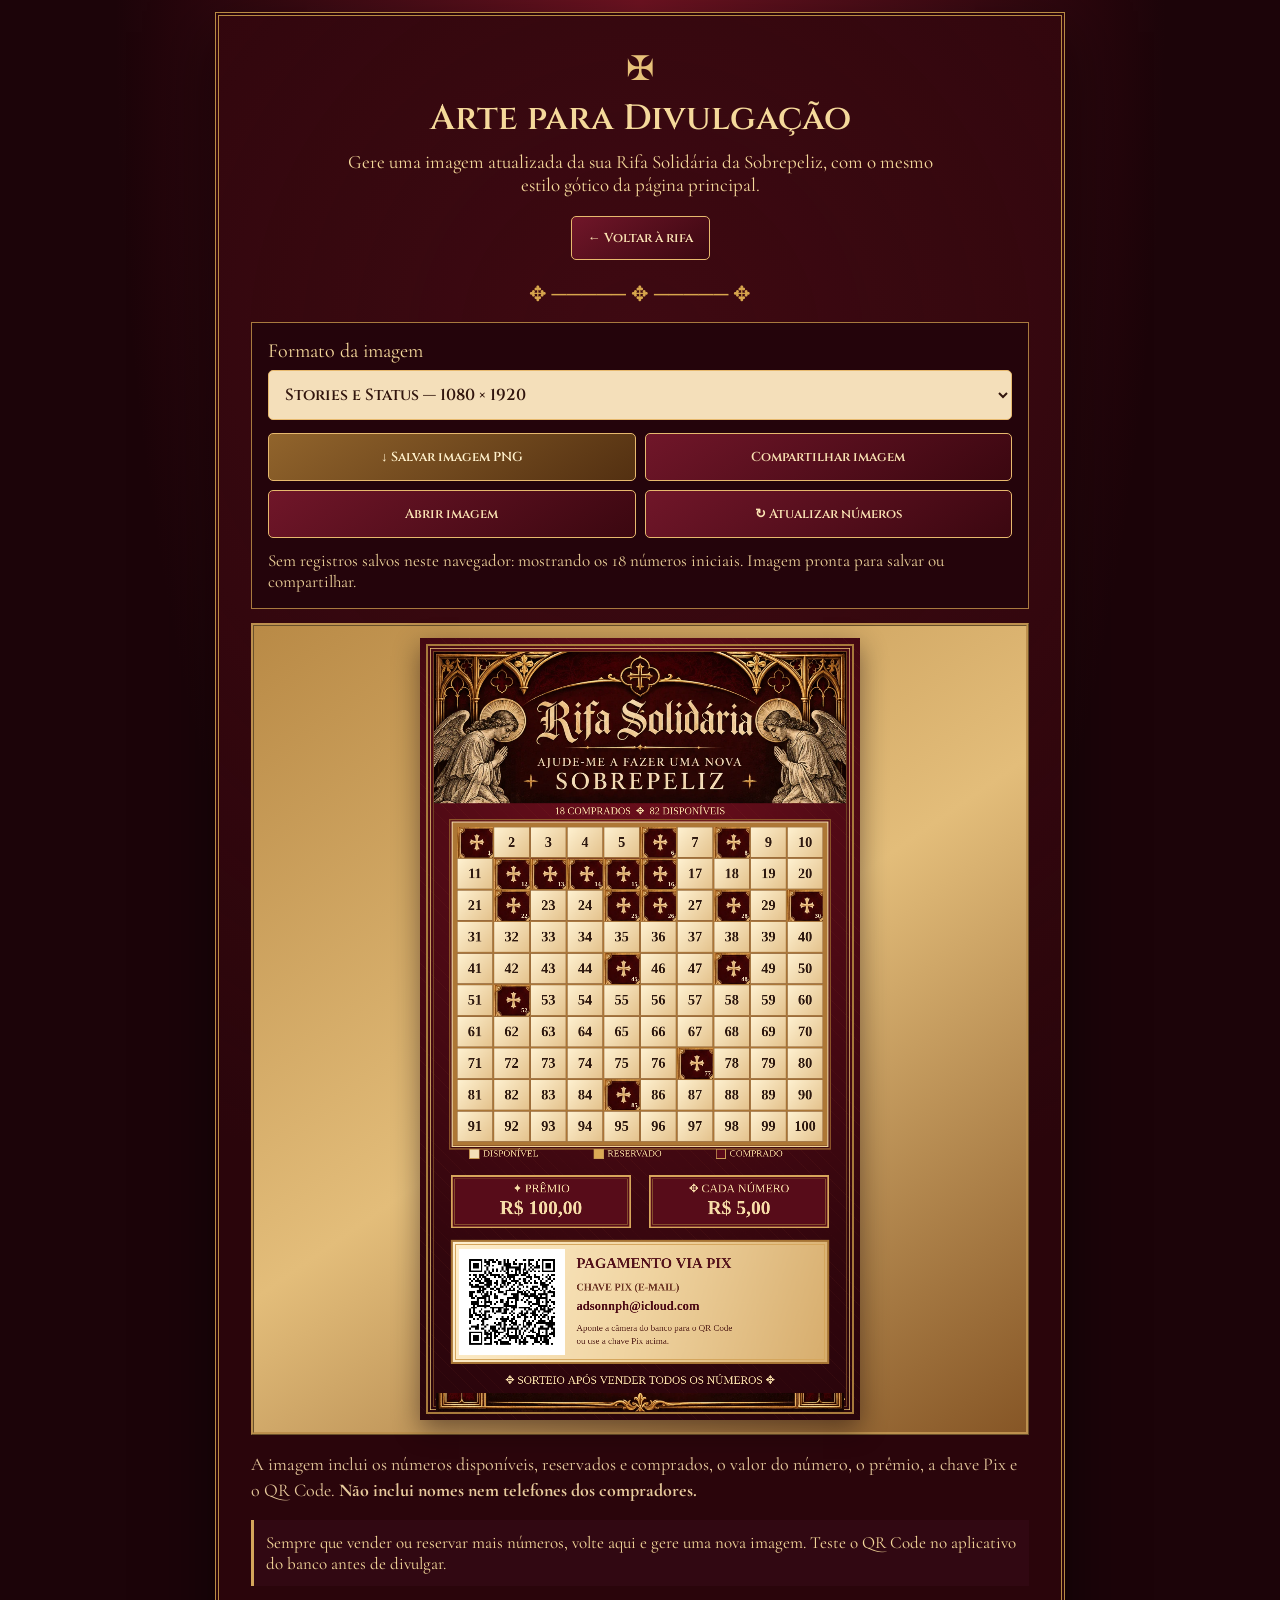
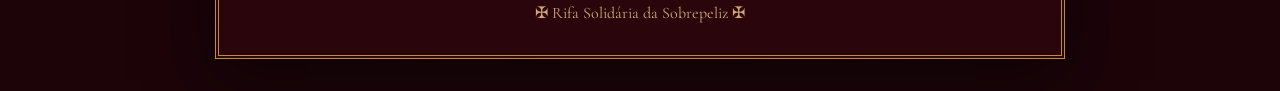
==== divulgacao.html @ 68587876 "Add divulgacao.html for raffle image generation" ====
<!DOCTYPE html>
<html lang="pt-BR">
<head>
<meta charset="UTF-8">
<meta name="viewport" content="width=device-width, initial-scale=1, viewport-fit=cover">
<meta name="theme-color" content="#31060e">
<link rel="manifest" href="./manifest.webmanifest">
<title>Divulgar Rifa | Sobrepeliz</title>

<style>
@import url('https://fonts.googleapis.com/css2?family=Cinzel:wght@400;600;700&family=Cormorant+Garamond:wght@400;500;600;700&display=swap');

:root {
  --ouro:#d7a64d;
  --claro:#f5d99b;
  --papel:#f2dbb0;
}

* { box-sizing:border-box; }

body {
  margin:0;
  min-height:100vh;
  color:var(--claro);
  font-family:'Cormorant Garamond',Georgia,serif;
  background:radial-gradient(ellipse at top,#711322,transparent 58%),#1c0409;
}

main {
  width:min(100% - 18px,850px);
  margin:12px auto 32px;
  border:4px double #b98b43;
  background:radial-gradient(circle at 50% 20%,#5c101b66,transparent 65%),#2a050b;
  padding:clamp(14px,3vw,32px);
  box-shadow:0 20px 60px #0008;
}

header { text-align:center; }

.cruz {
  color:#e7c17a;
  font-size:34px;
}

h1 {
  margin:5px 0 8px;
  font:600 clamp(23px,5vw,35px) 'Cinzel',Georgia,serif;
}

.subtitulo {
  font-size:19px;
  margin:0 auto 16px;
  max-width:600px;
}

.ornamento {
  text-align:center;
  margin:15px 0;
  color:#d7a64d;
  font-size:21px;
}

.botao,select {
  border:1px solid #e7b96e;
  border-radius:5px;
  font:600 13px 'Cinzel',Georgia,serif;
}

.botao {
  display:inline-block;
  padding:12px 16px;
  background:linear-gradient(145deg,#701629,#3b0710);
  color:#f9e2b2;
  cursor:pointer;
  text-decoration:none;
  text-align:center;
}

.botao:hover:not(:disabled) {
  filter:brightness(1.15);
}

.botao:disabled {
  opacity:.55;
  cursor:wait;
}

.botao:focus-visible,
select:focus-visible {
  outline:3px solid white;
  outline-offset:3px;
}

.voltar { margin:4px 0 7px; }

.controles {
  background:#24040b;
  border:1px solid #a87a3f;
  padding:16px;
  margin:14px 0;
}

.controles label {
  display:block;
  font-size:20px;
  margin-bottom:7px;
}

select {
  width:100%;
  padding:12px;
  color:#31150d;
  background:#f4dfba;
  font-size:16px;
}

.acoes {
  display:grid;
  grid-template-columns:1fr 1fr;
  gap:9px;
  margin-top:13px;
}

.acoes .botao { min-height:48px; }

.acoes .principal {
  background:linear-gradient(145deg,#91642c,#533011);
  color:#fff1cc;
}

#status {
  min-height:1.5em;
  font-size:17px;
  margin:12px 0 0;
  color:#eed39b;
}

#status.erro { color:#ffbcb0; }

.visualizacao {
  padding:12px;
  background:linear-gradient(145deg,#b98a46,#e3bd7a,#865626);
  border:3px ridge #bd904e;
}

canvas {
  display:block;
  width:min(100%,440px);
  height:auto;
  margin:0 auto;
  background:#30070e;
  box-shadow:0 9px 25px #10010777;
}

.legenda {
  font-size:18px;
  line-height:1.45;
  color:#e8cb9d;
  margin:16px 0 0;
}

.aviso {
  padding:12px;
  border-left:3px solid #d4a65b;
  background:#310812;
  font-size:17px;
}

footer {
  text-align:center;
  color:#d1a873;
  font-size:16px;
  margin-top:16px;
}

@media(max-width:530px) {
  main {
    width:100%;
    border-width:2px;
    margin:0 auto;
    padding:11px;
  }

  .acoes { grid-template-columns:1fr; }
  .visualizacao { padding:5px; }
}
</style>
</head>

<body>

<main>
  <header>
    <div class="cruz">✠</div>

    <h1>Arte para Divulgação</h1>

    <p class="subtitulo">
      Gere uma imagem atualizada da sua Rifa Solidária
      da Sobrepeliz, com o mesmo estilo gótico
      da página principal.
    </p>

    <a class="botao voltar" href="./index.html">
      ← Voltar à rifa
    </a>
  </header>

  <div class="ornamento">
    ✥ ───── ✥ ───── ✥
  </div>

  <section class="controles" aria-label="Opções da imagem">
    <label for="formato">Formato da imagem</label>

    <select id="formato">
      <option value="story">
        Stories e Status — 1080 × 1920
      </option>

      <option value="feed">
        Publicação no feed — 1080 × 1350
      </option>
    </select>

    <div class="acoes">
      <button class="botao principal" type="button" id="salvar" disabled>
        ↓ Salvar imagem PNG
      </button>

      <button class="botao" type="button" id="compartilhar" disabled>
        Compartilhar imagem
      </button>

      <button class="botao" type="button" id="abrir" disabled>
        Abrir imagem
      </button>

      <button class="botao" type="button" id="atualizar">
        ↻ Atualizar números
      </button>
    </div>

    <p id="status" role="status" aria-live="polite">
      Preparando imagem…
    </p>
  </section>

  <section aria-label="Prévia da arte para redes sociais">
    <div class="visualizacao">
      <canvas
        id="arte"
        width="1080"
        height="1920"
        aria-label="Prévia da rifa em imagem"
      ></canvas>
    </div>

    <p class="legenda">
      A imagem inclui os números disponíveis, reservados
      e comprados, o valor do número, o prêmio, a chave
      Pix e o QR Code.
      <strong>Não inclui nomes nem telefones dos compradores.</strong>
    </p>

    <p class="aviso">
      Sempre que vender ou reservar mais números,
      volte aqui e gere uma nova imagem.
      Teste o QR Code no aplicativo do banco antes de divulgar.
    </p>
  </section>

  <footer>✠ Rifa Solidária da Sobrepeliz ✠</footer>
</main>

<script>
(() => {
  'use strict';

  const CHAVE = 'rifa-sobrepeliz-v1';

  const INICIAIS = [
    1,6,8,12,13,14,15,16,22,
    25,26,28,30,45,48,52,77,85
  ];

  const CHAVE_PIX = 'adsonnph@icloud.com';

  const $ = id => document.getElementById(id);
  const canvas = $('arte');
  const ctx = canvas.getContext('2d');

  const botoes = [
    'salvar',
    'compartilhar',
    'abrir'
  ].map($);

  const assets = {};

  let imagemBlob = null;
  let versao = 0;
  let ultimoFormato = 'story';

  const ouro = '#d8a75b';
  const claro = '#f7dda8';

  function status(mensagem, erro = false) {
    $('status').textContent = mensagem;
    $('status').classList.toggle('erro',erro);
  }

  function habilitar(valor) {
    botoes.forEach(botao => {
      botao.disabled = !valor;
    });
  }

  function lerNumeros() {
    const salvo = localStorage.getItem(CHAVE);

    if (!salvo) {
      return {
        dados:Array.from({length:100},(_,i) => ({
          situacao:INICIAIS.includes(i+1)
            ? 'comprado'
            : 'disponivel'
        })),
        aviso:'Sem registros salvos neste navegador: mostrando os 18 números iniciais.'
      };
    }

    const dados = JSON.parse(salvo);

    if (
      !Array.isArray(dados) ||
      dados.length !== 100 ||
      !dados.every(d =>
        d &&
        ['comprado','reservado','disponivel'].includes(d.situacao)
      )
    ) {
      throw new Error(
        'Os dados salvos estão inválidos. ' +
        'Restaure seu backup na página principal antes de divulgar.'
      );
    }

    // Somente a situação dos números é usada na imagem.
    return {
      dados:dados.map(d => ({
        situacao:d.situacao
      })),
      aviso:''
    };
  }

  function carregarImagem(caminho) {
    return new Promise(resolve => {
      const img = new Image();

      img.onload = () => resolve(img);
      img.onerror = () => resolve(null);
      img.src = caminho;
    });
  }

  function rect(x,y,w,h,cor) {
    ctx.fillStyle = cor;
    ctx.fillRect(x,y,w,h);
  }

  function stroke(
    x,y,w,h,
    cor = ouro,
    largura = 2
  ) {
    ctx.lineWidth = largura;
    ctx.strokeStyle = cor;
    ctx.strokeRect(x,y,w,h);
  }

  function texto(
    t,x,y,
    tamanho = 28,
    cor = claro,
    fonte = 'Georgia',
    alinhamento = 'center',
    peso = 'normal',
    maxWidth
  ) {
    ctx.fillStyle = cor;
    ctx.textAlign = alinhamento;
    ctx.textBaseline = 'middle';
    ctx.font = `${peso} ${tamanho}px ${fonte}`;

    if (maxWidth) {
      ctx.fillText(t,x,y,maxWidth);
    } else {
      ctx.fillText(t,x,y);
    }
  }

  function fundo(w,h) {
    const grad = ctx.createRadialGradient(
      w/2,250,70,w/2,h/2,h
    );

    grad.addColorStop(0,'#6b0e1c');
    grad.addColorStop(.52,'#31060d');
    grad.addColorStop(1,'#180308');

    rect(0,0,w,h,grad);

    ctx.save();
    ctx.globalAlpha = .12;
    ctx.strokeStyle = '#a44e35';
    ctx.lineWidth = 1;

    for (let i=-h; i<w+h; i+=34) {
      ctx.beginPath();
      ctx.moveTo(i,0);
      ctx.lineTo(i+h,h);
      ctx.stroke();
    }

    ctx.restore();

    stroke(17,17,w-34,h-34,'#a77a3b',4);
    stroke(25,25,w-50,h-50,'#f1ca7b',2);
    stroke(33,33,w-66,h-66,'#714020',2);

    for (const [x,y] of [
      [48,48],
      [w-48,48],
      [48,h-48],
      [w-48,h-48]
    ]) {
      texto('✥',x,y,28,'#d8a75b');
    }
  }

  function cabecalho(y,w,h) {
    const x = (1080-w)/2;

    if (assets.cabecalho) {
      ctx.drawImage(
        assets.cabecalho,x,y,w,h
      );
    } else {
      texto(
        '✠  RIFA SOLIDÁRIA  ✠',
        540,y+h*.43,61,claro,'Georgia'
      );

      texto(
        'AJUDE-ME A FAZER UMA NOVA SOBREPELIZ',
        540,y+h*.73,30,claro,'Georgia'
      );
    }
  }

  function grade(dados,config) {
    const {
      x,y,w,altura,gap
    } = config;

    const tile = (w-gap*9)/10;
    const totalH = 10*altura+gap*9;

    rect(
      x-10,y-10,w+20,totalH+20,
      '#ad7735'
    );

    stroke(
      x-12,y-12,w+24,totalH+24,
      '#f3d69a',3
    );

    stroke(
      x-18,y-18,w+36,totalH+36,
      '#8d5529',3
    );

    dados.forEach((item,i) => {
      const col = i%10;
      const row = Math.floor(i/10);

      const px = x+col*(tile+gap);
      const py = y+row*(altura+gap);

      const situacao = item.situacao;

      if (situacao === 'comprado') {
        rect(px,py,tile,altura,'#500711');

        if (assets.cruz) {
          ctx.drawImage(
            assets.cruz,
            px,py,tile,altura
          );
        } else {
          texto(
            '✠',
            px+tile/2,
            py+altura/2,
            46,claro
          );
        }

        texto(
          String(i+1),
          px+tile-5,
          py+altura-11,
          15,
          '#ffefc8',
          'Georgia',
          'right',
          'bold'
        );
      } else {
        const cor = ctx.createLinearGradient(
          px,py,px+tile,py+altura
        );

        if (situacao === 'reservado') {
          cor.addColorStop(0,'#ffe1a1');
          cor.addColorStop(1,'#c18a3a');
        } else {
          cor.addColorStop(0,'#fff2d2');
          cor.addColorStop(1,'#e4c28c');
        }

        rect(px,py,tile,altura,cor);

        stroke(
          px+.5,py+.5,tile-1,altura-1,
          '#986b3d',1.5
        );

        texto(
          String(i+1),
          px+tile/2,
          py+altura/2+2,
          config.fonte,
          '#2d180f',
          'Georgia',
          'center',
          'bold'
        );

        if (situacao === 'reservado') {
          texto(
            '◆',
            px+tile-11,
            py+12,
            16,
            '#772b1d'
          );
        }
      }
    });

    return y+totalH;
  }

  function legenda(y,compacto) {
    const tamanho = compacto ? 20 : 23;

    const grupos = [
      {
        x:180,
        cor:'#f4dfb8',
        nome:'DISPONÍVEL'
      },
      {
        x:485,
        cor:'#dba955',
        nome:'RESERVADO'
      },
      {
        x:785,
        cor:'#5b0a19',
        nome:'COMPRADO'
      }
    ];

    grupos.forEach(g => {
      rect(
        g.x-58,y-12,
        23,23,g.cor
      );

      stroke(
        g.x-58,y-12,
        23,23,'#c99a53',2
      );

      texto(
        g.nome,
        g.x-25,y,
        tamanho,
        '#f2d59c',
        'Georgia',
        'left'
      );
    });
  }

  function faixaDados(y,h) {
    const largura = 438;

    [78,564].forEach(x => {
      rect(
        x,y,largura,h,
        '#570c19'
      );

      stroke(
        x,y,largura,h,
        '#d7a65b',4
      );

      stroke(
        x+7,y+7,
        largura-14,h-14,
        '#966334',1.5
      );
    });

    const compacto = h<100;

    texto(
      '✦ PRÊMIO',
      297,
      y+(compacto?23:32),
      compacto?24:29,
      claro,'Georgia'
    );

    texto(
      'R$ 100,00',
      297,
      y+(compacto?61:82),
      compacto?37:48,
      claro,
      'Georgia',
      'center',
      'bold'
    );

    texto(
      '✥ CADA NÚMERO',
      783,
      y+(compacto?23:32),
      compacto?23:29,
      claro,'Georgia'
    );

    texto(
      'R$ 5,00',
      783,
      y+(compacto?61:82),
      compacto?37:48,
      claro,
      'Georgia',
      'center',
      'bold'
    );
  }

  function painelPix(y,h,qrSize) {
    const x = 78;
    const w = 924;

    const perg = ctx.createLinearGradient(
      x,y,x+w,y+h
    );

    perg.addColorStop(0,'#fff0cf');
    perg.addColorStop(.5,'#f0d4a1');
    perg.addColorStop(1,'#d7ad6d');

    rect(x,y,w,h,perg);

    stroke(x,y,w,h,'#a77535',5);
    stroke(x+9,y+9,w-18,h-18,'#d5a65d',2);

    const qrX = x+24;
    const qrY = y+(h-qrSize)/2;

    rect(
      qrX-6,qrY-6,
      qrSize+12,qrSize+12,
      '#ffffff'
    );

    if (assets.qr) {
      ctx.save();
      ctx.imageSmoothingEnabled = false;

      ctx.drawImage(
        assets.qr,
        qrX,qrY,qrSize,qrSize
      );

      ctx.restore();
    } else {
      texto(
        'QR CODE',
        qrX+qrSize/2,
        qrY+qrSize/2-12,
        20,'#4b1010',
        'Georgia','center','bold'
      );

      texto(
        'INDISPONÍVEL',
        qrX+qrSize/2,
        qrY+qrSize/2+18,
        17,'#4b1010'
      );
    }

    const tx = qrX+qrSize+34;
    const larguraTexto = x+w-tx-16;
    const compacto = h<=210;

    texto(
      'PAGAMENTO VIA PIX',
      tx,
      y+(compacto?37:58),
      compacto?27:36,
      '#54121b',
      'Georgia',
      'left',
      'bold',
      larguraTexto
    );

    texto(
      'CHAVE PIX (E-MAIL)',
      tx,
      y+(compacto?73:116),
      compacto?19:25,
      '#6c3424',
      'Georgia',
      'left',
      'bold',
      larguraTexto
    );

    texto(
      CHAVE_PIX,
      tx,
      y+(compacto?107:162),
      compacto?25:31,
      '#4d0a15',
      'Georgia',
      'left',
      'bold',
      larguraTexto
    );

    if (!compacto) {
      texto(
        'Aponte a câmera do banco para o QR Code',
        tx,y+215,
        22,'#5e2c22',
        'Georgia','left','normal',
        larguraTexto
      );

      texto(
        'ou use a chave Pix acima.',
        tx,y+247,
        22,'#5e2c22',
        'Georgia','left','normal',
        larguraTexto
      );
    }
  }

  function desenhar(dados,formato) {
    const story = formato === 'story';

    canvas.width = 1080;
    canvas.height = story ? 1920 : 1350;

    const h = canvas.height;

    fundo(1080,h);

    if (story) {
      cabecalho(34,1012,372);

      const vendidos = dados.filter(
        d => d.situacao === 'comprado'
      ).length;

      const reservados = dados.filter(
        d => d.situacao === 'reservado'
      ).length;

      texto(
        `${vendidos} COMPRADOS  ✥  ${100-vendidos-reservados} DISPONÍVEIS`,
        540,426,25,claro,'Georgia'
      );

      grade(dados,{
        x:91,
        y:464,
        w:898,
        altura:75,
        gap:2.5,
        fonte:35
      });

      legenda(1267,false);
      faixaDados(1321,126);
      painelPix(1480,300,248);

      texto(
        '✥ SORTEIO APÓS VENDER TODOS OS NÚMEROS ✥',
        540,1824,28,claro,'Georgia'
      );

      if (assets.rodape) {
        ctx.drawImage(
          assets.rodape,
          39,1854,1002,45
        );
      }
    } else {
      cabecalho(24,810,297);

      const vendidos = dados.filter(
        d => d.situacao === 'comprado'
      ).length;

      const reservados = dados.filter(
        d => d.situacao === 'reservado'
      ).length;

      texto(
        `${vendidos} COMPRADOS  ✥  ${100-vendidos-reservados} DISPONÍVEIS`,
        540,337,24,claro,'Georgia'
      );

      grade(dados,{
        x:134,
        y:368,
        w:812,
        altura:50,
        gap:2,
        fonte:30
      });

      legenda(934,true);
      faixaDados(967,85);
      painelPix(1064,206,162);

      texto(
        'SORTEIO APÓS VENDER TODOS OS NÚMEROS',
        540,1290,20,claro,'Georgia'
      );

      if (assets.rodape) {
        ctx.drawImage(
          assets.rodape,
          39,1304,1002,30
        );
      }
    }
  }

  function nomeArquivo() {
    return (
      'rifa-sobrepeliz-' +
      ultimoFormato + '-' +
      new Date().toISOString().slice(0,10) +
      '.png'
    );
  }

  async function preparar() {
    const id = ++versao;

    imagemBlob = null;
    habilitar(false);

    status(
      'Preparando a imagem com os números atuais…'
    );

    let dados;
    let aviso;

    try {
      ({dados,aviso} = lerNumeros());
    } catch(e) {
      status(
        'Não foi possível gerar a imagem: '+e.message,
        true
      );
      return;
    }

    try {
      const [
        cabecalho,
        cruz,
        rodape,
        qr
      ] = await Promise.all([
        carregarImagem('./cabecalho-gotico.webp'),
        carregarImagem('./cruz-comprado.webp'),
        carregarImagem('./rodape-gotico.webp'),
        carregarImagem('./qr-pix.png')
      ]);

      if (id !== versao) return;

      Object.assign(assets,{
        cabecalho,
        cruz,
        rodape,
        qr
      });

      if (document.fonts && document.fonts.ready) {
        await document.fonts.ready;
      }

      if (id !== versao) return;

      ultimoFormato = $('formato').value;
      desenhar(dados,ultimoFormato);

      canvas.toBlob(blob => {
        if (id !== versao) return;

        if (!blob) {
          status(
            'Não foi possível criar o PNG neste navegador.',
            true
          );
          return;
        }

        imagemBlob = blob;
        habilitar(true);

        const semQr = !qr;

        status(
          (aviso ? aviso+' ' : '') +
          (
            semQr
              ? 'Atenção: o QR Code não carregou; a arte mostrará apenas a chave Pix.'
              : 'Imagem pronta para salvar ou compartilhar.'
          ),
          semQr
        );
      },'image/png');
    } catch(e) {
      if (id === versao) {
        status(
          'Erro ao preparar imagem: '+e.message,
          true
        );
      }
    }
  }

  function baixar() {
    if (!imagemBlob) return;

    const url = URL.createObjectURL(imagemBlob);
    const link = document.createElement('a');

    link.href = url;
    link.download = nomeArquivo();

    document.body.append(link);
    link.click();
    link.remove();

    setTimeout(() => {
      URL.revokeObjectURL(url);
    },60000);

    status(
      'PNG preparado. No iPhone, procure o arquivo em Downloads/Arquivos ou use Compartilhar para salvar nas Fotos.'
    );
  }

  $('salvar').addEventListener('click',baixar);

  $('compartilhar').addEventListener('click', () => {
    if (!imagemBlob) return;

    const arquivo = new File(
      [imagemBlob],
      nomeArquivo(),
      {type:'image/png'}
    );

    if (
      navigator.share &&
      (
        !navigator.canShare ||
        navigator.canShare({files:[arquivo]})
      )
    ) {
      navigator.share({
        files:[arquivo],
        title:'Rifa Solidária — Sobrepeliz',
        text:'Rifa solidária: cada número R$ 5,00, prêmio R$ 100,00.'
      })
      .then(() => {
        status('Compartilhamento concluído.');
      })
      .catch(e => {
        if (e.name !== 'AbortError') {
          status(
            'Não foi possível compartilhar diretamente. Use Salvar imagem PNG.',
            true
          );
        }
      });
    } else {
      baixar();

      status(
        'Compartilhamento direto indisponível neste navegador. Salve o PNG e envie pelo aplicativo desejado.'
      );
    }
  });

  $('abrir').addEventListener('click', () => {
    if (!imagemBlob) return;

    const url = URL.createObjectURL(imagemBlob);
    const aba = window.open(url,'_blank');

    if (!aba) {
      status(
        'O navegador bloqueou a nova aba. Use Salvar imagem PNG.',
        true
      );
    }

    setTimeout(() => {
      URL.revokeObjectURL(url);
    },120000);
  });

  $('atualizar').addEventListener('click',preparar);
  $('formato').addEventListener('change',preparar);

  window.addEventListener('pageshow',e => {
    if (e.persisted) preparar();
  });

  window.addEventListener('focus', () => {
    if (document.visibilityState === 'visible') {
      preparar();
    }
  });

  window.addEventListener('storage',e => {
    if (e.key === CHAVE) preparar();
  });

  preparar();
})();

if ('serviceWorker' in navigator) {
  window.addEventListener('load', () => {
    navigator.serviceWorker
      .register('./sw.js')
      .catch(console.warn);
  });
}
</script>
</body>
</html>
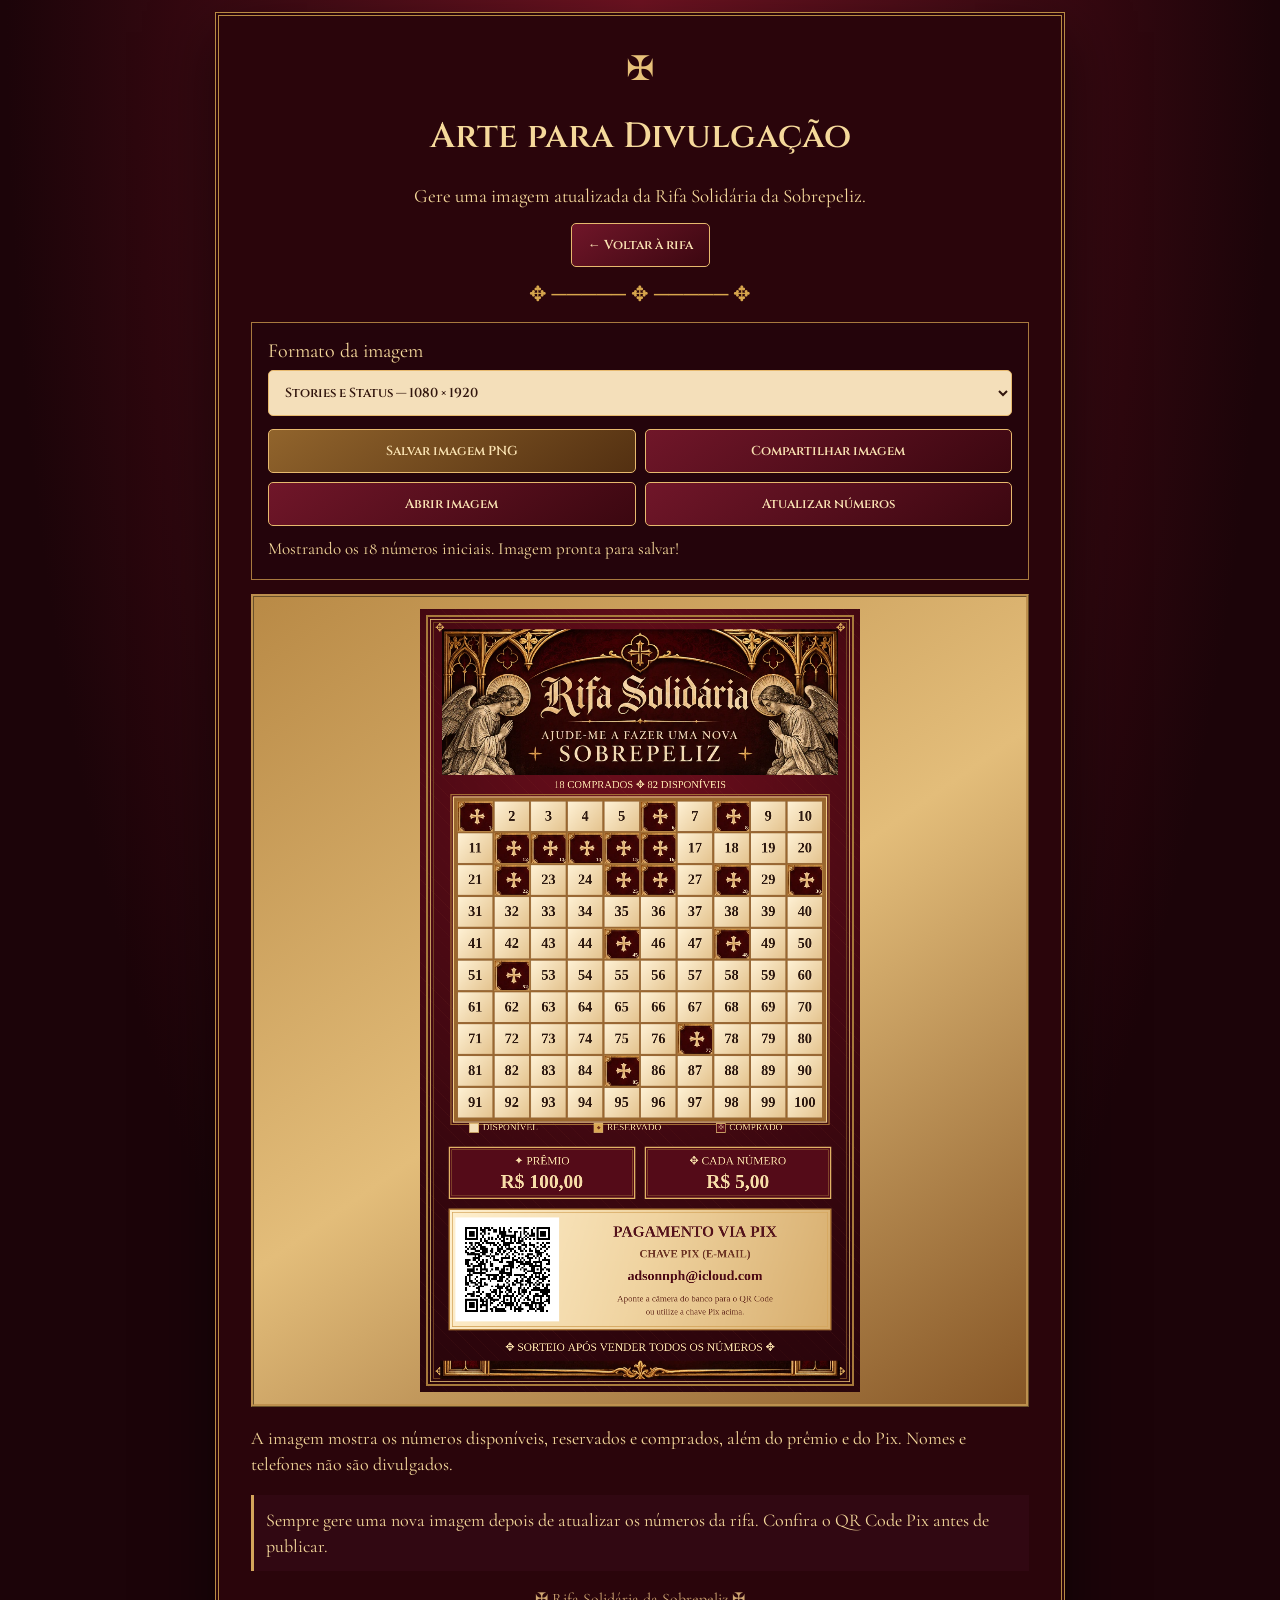
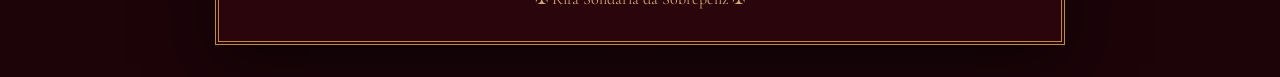
==== commit 25822892: "Atualizar o divulgacao.html" ====
--- a/divulgacao.html
+++ b/divulgacao.html
@@ -3,7 +3,7 @@
 <html lang="pt-BR">
 <head>
 <meta charset="UTF-8">
-<meta name="viewport" content="width=device-width, initial-scale=1, viewport-fit=cover">
+<meta name="viewport" content="width=device-width, initial-scale=1">
 <meta name="theme-color" content="#31060e">
 <link rel="manifest" href="./manifest.webmanifest">
 <title>Divulgar Rifa | Sobrepeliz</title>
@@ -11,267 +11,231 @@
 <style>
 @import url('https://fonts.googleapis.com/css2?family=Cinzel:wght@400;600;700&family=Cormorant+Garamond:wght@400;500;600;700&display=swap');
 
-:root {
-  --ouro:#d7a64d;
-  --claro:#f5d99b;
-  --papel:#f2dbb0;
-}
-
-* { box-sizing:border-box; }
+* { box-sizing: border-box; }
 
 body {
-  margin:0;
-  min-height:100vh;
-  color:var(--claro);
-  font-family:'Cormorant Garamond',Georgia,serif;
-  background:radial-gradient(ellipse at top,#711322,transparent 58%),#1c0409;
+  margin: 0;
+  min-height: 100vh;
+  color: #f5d99b;
+  font-family: 'Cormorant Garamond', Georgia, serif;
+  background: radial-gradient(
+    ellipse at top, #711322, #1c0409 70%
+  );
 }
 
 main {
-  width:min(100% - 18px,850px);
-  margin:12px auto 32px;
-  border:4px double #b98b43;
-  background:radial-gradient(circle at 50% 20%,#5c101b66,transparent 65%),#2a050b;
-  padding:clamp(14px,3vw,32px);
-  box-shadow:0 20px 60px #0008;
-}
-
-header { text-align:center; }
+  width: min(100% - 18px, 850px);
+  margin: 12px auto 32px;
+  padding: clamp(14px, 3vw, 32px);
+  border: 4px double #b98b43;
+  background: #2a050b;
+  box-shadow: 0 20px 60px #0008;
+}
+
+header { text-align: center; }
 
 .cruz {
-  color:#e7c17a;
-  font-size:34px;
+  font-size: 34px;
+  color: #e7c17a;
 }
 
 h1 {
-  margin:5px 0 8px;
-  font:600 clamp(23px,5vw,35px) 'Cinzel',Georgia,serif;
+  font: 600 clamp(23px, 5vw, 35px)
+    'Cinzel', Georgia, serif;
 }
 
 .subtitulo {
-  font-size:19px;
-  margin:0 auto 16px;
-  max-width:600px;
+  font-size: 19px;
+  max-width: 600px;
+  margin: 0 auto 16px;
 }
 
 .ornamento {
-  text-align:center;
-  margin:15px 0;
-  color:#d7a64d;
-  font-size:21px;
-}
-
-.botao,select {
-  border:1px solid #e7b96e;
-  border-radius:5px;
-  font:600 13px 'Cinzel',Georgia,serif;
+  text-align: center;
+  margin: 15px 0;
+  color: #d7a64d;
+  font-size: 21px;
+}
+
+.botao, select {
+  border: 1px solid #e7b96e;
+  border-radius: 5px;
+  font: 600 13px 'Cinzel', Georgia, serif;
 }
 
 .botao {
-  display:inline-block;
-  padding:12px 16px;
-  background:linear-gradient(145deg,#701629,#3b0710);
-  color:#f9e2b2;
-  cursor:pointer;
-  text-decoration:none;
-  text-align:center;
-}
-
-.botao:hover:not(:disabled) {
-  filter:brightness(1.15);
+  display: inline-block;
+  padding: 12px 16px;
+  background: linear-gradient(145deg, #701629, #3b0710);
+  color: #f9e2b2;
+  cursor: pointer;
+  text-decoration: none;
+  text-align: center;
 }
 
 .botao:disabled {
-  opacity:.55;
-  cursor:wait;
-}
-
-.botao:focus-visible,
-select:focus-visible {
-  outline:3px solid white;
-  outline-offset:3px;
-}
-
-.voltar { margin:4px 0 7px; }
+  opacity: .55;
+  cursor: wait;
+}
 
 .controles {
-  background:#24040b;
-  border:1px solid #a87a3f;
-  padding:16px;
-  margin:14px 0;
+  background: #24040b;
+  border: 1px solid #a87a3f;
+  padding: 16px;
+  margin: 14px 0;
 }
 
 .controles label {
-  display:block;
-  font-size:20px;
-  margin-bottom:7px;
+  display: block;
+  font-size: 20px;
+  margin-bottom: 7px;
 }
 
 select {
-  width:100%;
-  padding:12px;
-  color:#31150d;
-  background:#f4dfba;
-  font-size:16px;
+  width: 100%;
+  padding: 12px;
+  color: #31150d;
+  background: #f4dfba;
 }
 
 .acoes {
-  display:grid;
-  grid-template-columns:1fr 1fr;
-  gap:9px;
-  margin-top:13px;
-}
-
-.acoes .botao { min-height:48px; }
+  display: grid;
+  grid-template-columns: 1fr 1fr;
+  gap: 9px;
+  margin-top: 13px;
+}
 
 .acoes .principal {
-  background:linear-gradient(145deg,#91642c,#533011);
-  color:#fff1cc;
+  background: linear-gradient(145deg, #91642c, #533011);
 }
 
 #status {
-  min-height:1.5em;
-  font-size:17px;
-  margin:12px 0 0;
-  color:#eed39b;
-}
-
-#status.erro { color:#ffbcb0; }
+  font-size: 17px;
+  min-height: 1.5em;
+  margin: 12px 0 0;
+}
+
+#status.erro { color: #ffbcb0; }
 
 .visualizacao {
-  padding:12px;
-  background:linear-gradient(145deg,#b98a46,#e3bd7a,#865626);
-  border:3px ridge #bd904e;
+  padding: 12px;
+  background: linear-gradient(
+    145deg, #b98a46, #e3bd7a, #865626
+  );
+  border: 3px ridge #bd904e;
 }
 
 canvas {
-  display:block;
-  width:min(100%,440px);
-  height:auto;
-  margin:0 auto;
-  background:#30070e;
-  box-shadow:0 9px 25px #10010777;
-}
-
-.legenda {
-  font-size:18px;
-  line-height:1.45;
-  color:#e8cb9d;
-  margin:16px 0 0;
+  display: block;
+  width: min(100%, 440px);
+  height: auto;
+  margin: auto;
+  background: #30070e;
+}
+
+.legenda, .aviso {
+  font-size: 18px;
+  line-height: 1.45;
 }
 
 .aviso {
-  padding:12px;
-  border-left:3px solid #d4a65b;
-  background:#310812;
-  font-size:17px;
+  padding: 12px;
+  border-left: 3px solid #d4a65b;
+  background: #310812;
 }
 
 footer {
-  text-align:center;
-  color:#d1a873;
-  font-size:16px;
-  margin-top:16px;
-}
-
-@media(max-width:530px) {
+  text-align: center;
+  margin-top: 16px;
+  color: #d1a873;
+}
+
+@media(max-width: 530px) {
   main {
-    width:100%;
-    border-width:2px;
-    margin:0 auto;
-    padding:11px;
-  }
-
-  .acoes { grid-template-columns:1fr; }
-  .visualizacao { padding:5px; }
+    width: 100%;
+    margin: 0;
+    padding: 11px;
+    border-width: 2px;
+  }
+
+  .acoes { grid-template-columns: 1fr; }
+  .visualizacao { padding: 5px; }
 }
 </style>
 </head>
 
 <body>
-
 <main>
-  <header>
-    <div class="cruz">✠</div>
-
-    <h1>Arte para Divulgação</h1>
-
-    <p class="subtitulo">
-      Gere uma imagem atualizada da sua Rifa Solidária
-      da Sobrepeliz, com o mesmo estilo gótico
-      da página principal.
-    </p>
-
-    <a class="botao voltar" href="./index.html">
-      ← Voltar à rifa
-    </a>
-  </header>
-
-  <div class="ornamento">
-    ✥ ───── ✥ ───── ✥
+
+<header>
+  <div class="cruz">✠</div>
+  <h1>Arte para Divulgação</h1>
+
+  <p class="subtitulo">
+    Gere uma imagem atualizada da Rifa Solidária
+    da Sobrepeliz.
+  </p>
+
+  <a class="botao" href="./index.html">
+    ← Voltar à rifa
+  </a>
+</header>
+
+<div class="ornamento">✥ ───── ✥ ───── ✥</div>
+
+<section class="controles">
+  <label for="formato">Formato da imagem</label>
+
+  <select id="formato">
+    <option value="story">
+      Stories e Status — 1080 × 1920
+    </option>
+    <option value="feed">
+      Publicação no Feed — 1080 × 1350
+    </option>
+  </select>
+
+  <div class="acoes">
+    <button class="botao principal" id="salvar" disabled>
+      Salvar imagem PNG
+    </button>
+
+    <button class="botao" id="compartilhar" disabled>
+      Compartilhar imagem
+    </button>
+
+    <button class="botao" id="abrir" disabled>
+      Abrir imagem
+    </button>
+
+    <button class="botao" id="atualizar">
+      Atualizar números
+    </button>
   </div>
 
-  <section class="controles" aria-label="Opções da imagem">
-    <label for="formato">Formato da imagem</label>
-
-    <select id="formato">
-      <option value="story">
-        Stories e Status — 1080 × 1920
-      </option>
-
-      <option value="feed">
-        Publicação no feed — 1080 × 1350
-      </option>
-    </select>
-
-    <div class="acoes">
-      <button class="botao principal" type="button" id="salvar" disabled>
-        ↓ Salvar imagem PNG
-      </button>
-
-      <button class="botao" type="button" id="compartilhar" disabled>
-        Compartilhar imagem
-      </button>
-
-      <button class="botao" type="button" id="abrir" disabled>
-        Abrir imagem
-      </button>
-
-      <button class="botao" type="button" id="atualizar">
-        ↻ Atualizar números
-      </button>
-    </div>
-
-    <p id="status" role="status" aria-live="polite">
-      Preparando imagem…
-    </p>
-  </section>
-
-  <section aria-label="Prévia da arte para redes sociais">
-    <div class="visualizacao">
-      <canvas
-        id="arte"
-        width="1080"
-        height="1920"
-        aria-label="Prévia da rifa em imagem"
-      ></canvas>
-    </div>
-
-    <p class="legenda">
-      A imagem inclui os números disponíveis, reservados
-      e comprados, o valor do número, o prêmio, a chave
-      Pix e o QR Code.
-      <strong>Não inclui nomes nem telefones dos compradores.</strong>
-    </p>
-
-    <p class="aviso">
-      Sempre que vender ou reservar mais números,
-      volte aqui e gere uma nova imagem.
-      Teste o QR Code no aplicativo do banco antes de divulgar.
-    </p>
-  </section>
-
-  <footer>✠ Rifa Solidária da Sobrepeliz ✠</footer>
+  <p id="status" role="status">
+    Preparando imagem…
+  </p>
+</section>
+
+<div class="visualizacao">
+  <canvas id="arte" width="1080" height="1920"></canvas>
+</div>
+
+<p class="legenda">
+  A imagem mostra os números disponíveis, reservados
+  e comprados, além do prêmio e do Pix.
+  Nomes e telefones não são divulgados.
+</p>
+
+<p class="aviso">
+  Sempre gere uma nova imagem depois de atualizar
+  os números da rifa. Confira o QR Code Pix antes
+  de publicar.
+</p>
+
+<footer>✠ Rifa Solidária da Sobrepeliz ✠</footer>
+
 </main>
 
 <script>
@@ -281,8 +245,8 @@
   const CHAVE = 'rifa-sobrepeliz-v1';
 
   const INICIAIS = [
-    1,6,8,12,13,14,15,16,22,
-    25,26,28,30,45,48,52,77,85
+    1, 6, 8, 12, 13, 14, 15, 16, 22,
+    25, 26, 28, 30, 45, 48, 52, 77, 85
   ];
 
   const CHAVE_PIX = 'adsonnph@icloud.com';
@@ -291,30 +255,25 @@
   const canvas = $('arte');
   const ctx = canvas.getContext('2d');
 
-  const botoes = [
-    'salvar',
-    'compartilhar',
-    'abrir'
-  ].map($);
-
   const assets = {};
+  const ouro = '#d8a75b';
+  const claro = '#f7dda8';
 
   let imagemBlob = null;
   let versao = 0;
   let ultimoFormato = 'story';
 
-  const ouro = '#d8a75b';
-  const claro = '#f7dda8';
+  const botoes = [
+    $('salvar'), $('compartilhar'), $('abrir')
+  ];
 
   function status(mensagem, erro = false) {
     $('status').textContent = mensagem;
-    $('status').classList.toggle('erro',erro);
+    $('status').classList.toggle('erro', erro);
   }
 
   function habilitar(valor) {
-    botoes.forEach(botao => {
-      botao.disabled = !valor;
-    });
+    botoes.forEach(b => b.disabled = !valor);
   }
 
   function lerNumeros() {
@@ -322,12 +281,12 @@
 
     if (!salvo) {
       return {
-        dados:Array.from({length:100},(_,i) => ({
-          situacao:INICIAIS.includes(i+1)
+        dados: Array.from({length: 100}, (_, i) => ({
+          situacao: INICIAIS.includes(i + 1)
             ? 'comprado'
             : 'disponivel'
         })),
-        aviso:'Sem registros salvos neste navegador: mostrando os 18 números iniciais.'
+        aviso: 'Mostrando os 18 números iniciais.'
       };
     }
 
@@ -338,362 +297,371 @@
       dados.length !== 100 ||
       !dados.every(d =>
         d &&
-        ['comprado','reservado','disponivel'].includes(d.situacao)
+        ['comprado', 'reservado', 'disponivel']
+          .includes(d.situacao)
       )
     ) {
       throw new Error(
-        'Os dados salvos estão inválidos. ' +
-        'Restaure seu backup na página principal antes de divulgar.'
-      );
-    }
-
-    // Somente a situação dos números é usada na imagem.
+        'Dados inválidos. Restaure o backup da rifa.'
+      );
+    }
+
     return {
-      dados:dados.map(d => ({
-        situacao:d.situacao
+      dados: dados.map(d => ({
+        situacao: d.situacao
       })),
-      aviso:''
+      aviso: ''
     };
   }
 
   function carregarImagem(caminho) {
     return new Promise(resolve => {
       const img = new Image();
-
       img.onload = () => resolve(img);
       img.onerror = () => resolve(null);
       img.src = caminho;
     });
   }
 
-  function rect(x,y,w,h,cor) {
+  function rect(x, y, w, h, cor) {
     ctx.fillStyle = cor;
-    ctx.fillRect(x,y,w,h);
-  }
-
-  function stroke(
-    x,y,w,h,
-    cor = ouro,
-    largura = 2
-  ) {
+    ctx.fillRect(x, y, w, h);
+  }
+
+  function stroke(x, y, w, h, cor = ouro, largura = 2) {
+    ctx.strokeStyle = cor;
     ctx.lineWidth = largura;
-    ctx.strokeStyle = cor;
-    ctx.strokeRect(x,y,w,h);
+    ctx.strokeRect(x, y, w, h);
   }
 
   function texto(
-    t,x,y,
-    tamanho = 28,
-    cor = claro,
-    fonte = 'Georgia',
+    valor, x, y, tamanho = 28,
+    cor = claro, fonte = 'Georgia',
     alinhamento = 'center',
-    peso = 'normal',
-    maxWidth
+    peso = 'normal', largura
   ) {
     ctx.fillStyle = cor;
     ctx.textAlign = alinhamento;
     ctx.textBaseline = 'middle';
     ctx.font = `${peso} ${tamanho}px ${fonte}`;
 
-    if (maxWidth) {
-      ctx.fillText(t,x,y,maxWidth);
+    if (largura) {
+      ctx.fillText(valor, x, y, largura);
     } else {
-      ctx.fillText(t,x,y);
-    }
-  }
-
-  function fundo(w,h) {
+      ctx.fillText(valor, x, y);
+    }
+  }
+
+  function fundo(w, h) {
     const grad = ctx.createRadialGradient(
-      w/2,250,70,w/2,h/2,h
-    );
-
-    grad.addColorStop(0,'#6b0e1c');
-    grad.addColorStop(.52,'#31060d');
-    grad.addColorStop(1,'#180308');
-
-    rect(0,0,w,h,grad);
+      w / 2, 250, 70, w / 2, h / 2, h
+    );
+
+    grad.addColorStop(0, '#6b0e1c');
+    grad.addColorStop(.52, '#31060d');
+    grad.addColorStop(1, '#180308');
+
+    rect(0, 0, w, h, grad);
 
     ctx.save();
     ctx.globalAlpha = .12;
     ctx.strokeStyle = '#a44e35';
-    ctx.lineWidth = 1;
-
-    for (let i=-h; i<w+h; i+=34) {
+
+    for (let i = -h; i < w + h; i += 34) {
       ctx.beginPath();
-      ctx.moveTo(i,0);
-      ctx.lineTo(i+h,h);
+      ctx.moveTo(i, 0);
+      ctx.lineTo(i + h, h);
       ctx.stroke();
     }
 
     ctx.restore();
 
-    stroke(17,17,w-34,h-34,'#a77a3b',4);
-    stroke(25,25,w-50,h-50,'#f1ca7b',2);
-    stroke(33,33,w-66,h-66,'#714020',2);
-
-    for (const [x,y] of [
-      [48,48],
-      [w-48,48],
-      [48,h-48],
-      [w-48,h-48]
-    ]) {
-      texto('✥',x,y,28,'#d8a75b');
-    }
-  }
-
-  function cabecalho(y,w,h) {
-    const x = (1080-w)/2;
-
+    stroke(17, 17, w - 34, h - 34, '#a77a3b', 4);
+    stroke(25, 25, w - 50, h - 50, '#f1ca7b', 2);
+    stroke(33, 33, w - 66, h - 66, '#714020', 2);
+
+    [
+      [48, 48],
+      [w - 48, 48],
+      [48, h - 48],
+      [w - 48, h - 48]
+    ].forEach(([x, y]) => {
+      texto('✥', x, y, 28, ouro);
+    });
+  }
+
+  // Mantém a proporção original das imagens.
+  function imagemProporcional(img, x, y, w, h) {
+    if (!img) return;
+
+    const escala = Math.min(
+      w / img.naturalWidth,
+      h / img.naturalHeight
+    );
+
+    const iw = img.naturalWidth * escala;
+    const ih = img.naturalHeight * escala;
+
+    ctx.drawImage(
+      img,
+      x + (w - iw) / 2,
+      y + (h - ih) / 2,
+      iw, ih
+    );
+  }
+
+  // Preenche o espaço sem deformar a imagem.
+  function imagemCobrindo(img, x, y, w, h) {
+    if (!img) return;
+
+    const escala = Math.max(
+      w / img.naturalWidth,
+      h / img.naturalHeight
+    );
+
+    const iw = img.naturalWidth * escala;
+    const ih = img.naturalHeight * escala;
+
+    ctx.save();
+    ctx.beginPath();
+    ctx.rect(x, y, w, h);
+    ctx.clip();
+
+    ctx.drawImage(
+      img,
+      x + (w - iw) / 2,
+      y + (h - ih) / 2,
+      iw, ih
+    );
+
+    ctx.restore();
+  }
+
+  function cabecalho(x, y, w, h) {
     if (assets.cabecalho) {
-      ctx.drawImage(
-        assets.cabecalho,x,y,w,h
+      imagemProporcional(
+        assets.cabecalho, x, y, w, h
       );
     } else {
       texto(
-        '✠  RIFA SOLIDÁRIA  ✠',
-        540,y+h*.43,61,claro,'Georgia'
+        '✠ RIFA SOLIDÁRIA ✠',
+        540, y + h * .42, 62
       );
 
       texto(
         'AJUDE-ME A FAZER UMA NOVA SOBREPELIZ',
-        540,y+h*.73,30,claro,'Georgia'
-      );
-    }
-  }
-
-  function grade(dados,config) {
-    const {
-      x,y,w,altura,gap
-    } = config;
-
-    const tile = (w-gap*9)/10;
-    const totalH = 10*altura+gap*9;
+        540, y + h * .75, 30
+      );
+    }
+  }
+
+  function grade(dados, config) {
+    const {x, y, w, altura, gap, fonte} = config;
+
+    const tile = (w - gap * 9) / 10;
+    const totalH = altura * 10 + gap * 9;
 
     rect(
-      x-10,y-10,w+20,totalH+20,
-      '#ad7735'
+      x - 8, y - 8,
+      w + 16, totalH + 16,
+      '#9a672e'
     );
 
     stroke(
-      x-12,y-12,w+24,totalH+24,
-      '#f3d69a',3
+      x - 10, y - 10,
+      w + 20, totalH + 20,
+      '#f2cf88', 3
     );
 
     stroke(
-      x-18,y-18,w+36,totalH+36,
-      '#8d5529',3
-    );
-
-    dados.forEach((item,i) => {
-      const col = i%10;
-      const row = Math.floor(i/10);
-
-      const px = x+col*(tile+gap);
-      const py = y+row*(altura+gap);
-
-      const situacao = item.situacao;
-
-      if (situacao === 'comprado') {
-        rect(px,py,tile,altura,'#500711');
+      x - 16, y - 16,
+      w + 32, totalH + 32,
+      '#a36c35', 3
+    );
+
+    dados.forEach((item, i) => {
+      const col = i % 10;
+      const row = Math.floor(i / 10);
+
+      const px = x + col * (tile + gap);
+      const py = y + row * (altura + gap);
+
+      if (item.situacao === 'comprado') {
+        rect(px, py, tile, altura, '#4a0712');
 
         if (assets.cruz) {
-          ctx.drawImage(
+          imagemCobrindo(
             assets.cruz,
-            px,py,tile,altura
+            px + 1, py + 1,
+            tile - 2, altura - 2
           );
         } else {
           texto(
             '✠',
-            px+tile/2,
-            py+altura/2,
-            46,claro
+            px + tile / 2,
+            py + altura / 2,
+            35
           );
         }
 
+        stroke(
+          px + .5, py + .5,
+          tile - 1, altura - 1,
+          '#b78648', 1.5
+        );
+
         texto(
-          String(i+1),
-          px+tile-5,
-          py+altura-11,
-          15,
-          '#ffefc8',
-          'Georgia',
-          'right',
-          'bold'
+          String(i + 1),
+          px + tile - 4,
+          py + altura - 9,
+          13, '#fff1ca',
+          'Georgia', 'right', 'bold'
         );
+
       } else {
         const cor = ctx.createLinearGradient(
-          px,py,px+tile,py+altura
+          px, py, px + tile, py + altura
         );
 
-        if (situacao === 'reservado') {
-          cor.addColorStop(0,'#ffe1a1');
-          cor.addColorStop(1,'#c18a3a');
+        if (item.situacao === 'reservado') {
+          cor.addColorStop(0, '#ffe2a6');
+          cor.addColorStop(1, '#c68e40');
         } else {
-          cor.addColorStop(0,'#fff2d2');
-          cor.addColorStop(1,'#e4c28c');
+          cor.addColorStop(0, '#fff2d6');
+          cor.addColorStop(1, '#e4c38e');
         }
 
-        rect(px,py,tile,altura,cor);
+        rect(px, py, tile, altura, cor);
 
         stroke(
-          px+.5,py+.5,tile-1,altura-1,
-          '#986b3d',1.5
+          px + .5, py + .5,
+          tile - 1, altura - 1,
+          '#986b3d', 1.5
         );
 
         texto(
-          String(i+1),
-          px+tile/2,
-          py+altura/2+2,
-          config.fonte,
-          '#2d180f',
-          'Georgia',
-          'center',
-          'bold'
+          String(i + 1),
+          px + tile / 2,
+          py + altura / 2 + 1,
+          fonte, '#2c180f',
+          'Georgia', 'center', 'bold'
         );
 
-        if (situacao === 'reservado') {
+        if (item.situacao === 'reservado') {
           texto(
             '◆',
-            px+tile-11,
-            py+12,
-            16,
-            '#772b1d'
+            px + tile - 10,
+            py + 10,
+            13, '#702918'
           );
         }
       }
     });
-
-    return y+totalH;
-  }
-
-  function legenda(y,compacto) {
-    const tamanho = compacto ? 20 : 23;
-
-    const grupos = [
+  }
+
+  function legenda(y, compacto) {
+    const itens = [
+      {x:180, cor:'#f4dfb8', nome:'DISPONÍVEL'},
+      {x:485, cor:'#dba955', nome:'RESERVADO'},
+      {x:785, cor:'#5b0a19', nome:'COMPRADO'}
+    ];
+
+    itens.forEach(g => {
+      rect(g.x - 58, y - 11, 22, 22, g.cor);
+      stroke(
+        g.x - 58, y - 11,
+        22, 22, '#d9b26f', 2
+      );
+
+      if (g.nome === 'COMPRADO') {
+        texto('✠', g.x - 47, y, 16);
+      }
+
+      if (g.nome === 'RESERVADO') {
+        texto(
+          '◆', g.x - 47, y, 12, '#74351a'
+        );
+      }
+
+      texto(
+        g.nome,
+        g.x - 26, y,
+        compacto ? 20 : 23,
+        '#f2d59c',
+        'Georgia', 'left'
+      );
+    });
+  }
+
+  function faixaDados(y, h) {
+    const paineis = [
       {
-        x:180,
-        cor:'#f4dfb8',
-        nome:'DISPONÍVEL'
+        x:72, centro:299,
+        rotulo:'✦ PRÊMIO',
+        valor:'R$ 100,00'
       },
       {
-        x:485,
-        cor:'#dba955',
-        nome:'RESERVADO'
-      },
-      {
-        x:785,
-        cor:'#5b0a19',
-        nome:'COMPRADO'
+        x:553, centro:780,
+        rotulo:'✥ CADA NÚMERO',
+        valor:'R$ 5,00'
       }
     ];
 
-    grupos.forEach(g => {
-      rect(
-        g.x-58,y-12,
-        23,23,g.cor
-      );
+    const compacto = h < 100;
+
+    paineis.forEach(p => {
+      rect(p.x, y, 455, h, '#540b18');
+      stroke(p.x, y, 455, h, '#e2b366', 3);
 
       stroke(
-        g.x-58,y-12,
-        23,23,'#c99a53',2
-      );
-
-      texto(
-        g.nome,
-        g.x-25,y,
-        tamanho,
-        '#f2d59c',
-        'Georgia',
-        'left'
+        p.x + 6, y + 6,
+        443, h - 12,
+        '#976335', 1.5
+      );
+
+      texto(
+        p.rotulo, p.centro,
+        y + (compacto ? 22 : 35),
+        compacto ? 22 : 28
+      );
+
+      texto(
+        p.valor, p.centro,
+        y + (compacto ? 56 : 88),
+        compacto ? 34 : 48,
+        claro, 'Georgia',
+        'center', 'bold'
       );
     });
   }
 
-  function faixaDados(y,h) {
-    const largura = 438;
-
-    [78,564].forEach(x => {
-      rect(
-        x,y,largura,h,
-        '#570c19'
-      );
-
-      stroke(
-        x,y,largura,h,
-        '#d7a65b',4
-      );
-
-      stroke(
-        x+7,y+7,
-        largura-14,h-14,
-        '#966334',1.5
-      );
-    });
-
-    const compacto = h<100;
-
-    texto(
-      '✦ PRÊMIO',
-      297,
-      y+(compacto?23:32),
-      compacto?24:29,
-      claro,'Georgia'
-    );
-
-    texto(
-      'R$ 100,00',
-      297,
-      y+(compacto?61:82),
-      compacto?37:48,
-      claro,
-      'Georgia',
-      'center',
-      'bold'
-    );
-
-    texto(
-      '✥ CADA NÚMERO',
-      783,
-      y+(compacto?23:32),
-      compacto?23:29,
-      claro,'Georgia'
-    );
-
-    texto(
-      'R$ 5,00',
-      783,
-      y+(compacto?61:82),
-      compacto?37:48,
-      claro,
-      'Georgia',
-      'center',
-      'bold'
-    );
-  }
-
-  function painelPix(y,h,qrSize) {
-    const x = 78;
-    const w = 924;
-
-    const perg = ctx.createLinearGradient(
-      x,y,x+w,y+h
-    );
-
-    perg.addColorStop(0,'#fff0cf');
-    perg.addColorStop(.5,'#f0d4a1');
-    perg.addColorStop(1,'#d7ad6d');
-
-    rect(x,y,w,h,perg);
-
-    stroke(x,y,w,h,'#a77535',5);
-    stroke(x+9,y+9,w-18,h-18,'#d5a65d',2);
-
-    const qrX = x+24;
-    const qrY = y+(h-qrSize)/2;
+  function painelPix(y, h, qrSize) {
+    const x = 72;
+    const w = 936;
+
+    const grad = ctx.createLinearGradient(
+      x, y, x + w, y + h
+    );
+
+    grad.addColorStop(0, '#fff0cf');
+    grad.addColorStop(.5, '#f0d4a1');
+    grad.addColorStop(1, '#d7ad6d');
+
+    rect(x, y, w, h, grad);
+
+    stroke(x, y, w, h, '#b17b39', 4);
+    stroke(
+      x + 7, y + 7,
+      w - 14, h - 14,
+      '#d5a65d', 2
+    );
+
+    const qrX = x + 20;
+    const qrY = y + (h - qrSize) / 2;
 
     rect(
-      qrX-6,qrY-6,
-      qrSize+12,qrSize+12,
+      qrX - 5, qrY - 5,
+      qrSize + 10, qrSize + 10,
       '#ffffff'
     );
 
@@ -703,176 +671,182 @@
 
       ctx.drawImage(
         assets.qr,
-        qrX,qrY,qrSize,qrSize
+        qrX, qrY,
+        qrSize, qrSize
       );
 
       ctx.restore();
     } else {
       texto(
         'QR CODE',
-        qrX+qrSize/2,
-        qrY+qrSize/2-12,
-        20,'#4b1010',
-        'Georgia','center','bold'
-      );
-
-      texto(
-        'INDISPONÍVEL',
-        qrX+qrSize/2,
-        qrY+qrSize/2+18,
-        17,'#4b1010'
-      );
-    }
-
-    const tx = qrX+qrSize+34;
-    const larguraTexto = x+w-tx-16;
-    const compacto = h<=210;
-
-    texto(
-      'PAGAMENTO VIA PIX',
-      tx,
-      y+(compacto?37:58),
-      compacto?27:36,
-      '#54121b',
-      'Georgia',
-      'left',
-      'bold',
-      larguraTexto
-    );
-
-    texto(
-      'CHAVE PIX (E-MAIL)',
-      tx,
-      y+(compacto?73:116),
-      compacto?19:25,
-      '#6c3424',
-      'Georgia',
-      'left',
-      'bold',
-      larguraTexto
-    );
-
-    texto(
-      CHAVE_PIX,
-      tx,
-      y+(compacto?107:162),
-      compacto?25:31,
-      '#4d0a15',
-      'Georgia',
-      'left',
-      'bold',
-      larguraTexto
-    );
-
-    if (!compacto) {
+        qrX + qrSize / 2,
+        qrY + qrSize / 2 - 12,
+        19, '#54121b'
+      );
+
+      texto(
+        'AUSENTE',
+        qrX + qrSize / 2,
+        qrY + qrSize / 2 + 13,
+        18, '#54121b'
+      );
+    }
+
+    const textoX = qrX + qrSize + 25;
+    const areaDireita = x + w - 20;
+    const centro = (textoX + areaDireita) / 2;
+    const largura = areaDireita - textoX - 8;
+
+    if (h < 180) {
+      texto(
+        'PAGAMENTO VIA PIX',
+        centro, y + 28, 29,
+        '#54121b', 'Georgia',
+        'center', 'bold', largura
+      );
+
+      texto(
+        'CHAVE PIX (E-MAIL)',
+        centro, y + 62, 21,
+        '#6c3424', 'Georgia',
+        'center', 'bold', largura
+      );
+
+      texto(
+        CHAVE_PIX,
+        centro, y + 95, 30,
+        '#4d0a15', 'Georgia',
+        'center', 'bold', largura
+      );
+
       texto(
         'Aponte a câmera do banco para o QR Code',
-        tx,y+215,
-        22,'#5e2c22',
-        'Georgia','left','normal',
-        larguraTexto
-      );
-
-      texto(
-        'ou use a chave Pix acima.',
-        tx,y+247,
-        22,'#5e2c22',
-        'Georgia','left','normal',
-        larguraTexto
-      );
-    }
-  }
-
-  function desenhar(dados,formato) {
+        centro, y + 121, 16,
+        '#6c3424', 'Georgia',
+        'center', 'normal', largura
+      );
+    } else {
+      texto(
+        'PAGAMENTO VIA PIX',
+        centro, y + 57, 38,
+        '#54121b', 'Georgia',
+        'center', 'bold', largura
+      );
+
+      texto(
+        'CHAVE PIX (E-MAIL)',
+        centro, y + 111, 27,
+        '#6c3424', 'Georgia',
+        'center', 'bold', largura
+      );
+
+      texto(
+        CHAVE_PIX,
+        centro, y + 165, 34,
+        '#4d0a15', 'Georgia',
+        'center', 'bold', largura
+      );
+
+      texto(
+        'Aponte a câmera do banco para o QR Code',
+        centro, y + 220, 22,
+        '#6c3424', 'Georgia',
+        'center', 'normal', largura
+      );
+
+      texto(
+        'ou utilize a chave Pix acima.',
+        centro, y + 252, 21,
+        '#6c3424', 'Georgia',
+        'center', 'normal', largura
+      );
+    }
+  }
+
+  function rodape(x, y, w, h) {
+    if (assets.rodape) {
+      imagemProporcional(
+        assets.rodape, x, y, w, h
+      );
+    }
+  }
+
+  // COMPOSIÇÃO CORRIGIDA DOS DOIS FORMATOS
+  function desenhar(dados, formato) {
     const story = formato === 'story';
 
     canvas.width = 1080;
     canvas.height = story ? 1920 : 1350;
 
-    const h = canvas.height;
-
-    fundo(1080,h);
+    fundo(1080, canvas.height);
+
+    const vendidos = dados.filter(
+      d => d.situacao === 'comprado'
+    ).length;
+
+    const reservados = dados.filter(
+      d => d.situacao === 'reservado'
+    ).length;
+
+    const livres = 100 - vendidos - reservados;
 
     if (story) {
-      cabecalho(34,1012,372);
-
-      const vendidos = dados.filter(
-        d => d.situacao === 'comprado'
-      ).length;
-
-      const reservados = dados.filter(
-        d => d.situacao === 'reservado'
-      ).length;
-
-      texto(
-        `${vendidos} COMPRADOS  ✥  ${100-vendidos-reservados} DISPONÍVEIS`,
-        540,426,25,claro,'Georgia'
-      );
-
-      grade(dados,{
-        x:91,
-        y:464,
-        w:898,
+      cabecalho(54, 50, 972, 357);
+
+      texto(
+        `${vendidos} COMPRADOS ✥ ${livres} DISPONÍVEIS`,
+        540, 432, 26
+      );
+
+      grade(dados, {
+        x:92,
+        y:471,
+        w:896,
         altura:75,
-        gap:2.5,
+        gap:3,
         fonte:35
       });
 
-      legenda(1267,false);
-      faixaDados(1321,126);
-      painelPix(1480,300,248);
+      legenda(1272, false);
+      faixaDados(1320, 125);
+      painelPix(1472, 295, 245);
 
       texto(
         '✥ SORTEIO APÓS VENDER TODOS OS NÚMEROS ✥',
-        540,1824,28,claro,'Georgia'
-      );
-
-      if (assets.rodape) {
-        ctx.drawImage(
-          assets.rodape,
-          39,1854,1002,45
-        );
-      }
+        540, 1812, 28
+      );
+
+      rodape(50, 1843, 980, 45);
+
     } else {
-      cabecalho(24,810,297);
-
-      const vendidos = dados.filter(
-        d => d.situacao === 'comprado'
-      ).length;
-
-      const reservados = dados.filter(
-        d => d.situacao === 'reservado'
-      ).length;
-
-      texto(
-        `${vendidos} COMPRADOS  ✥  ${100-vendidos-reservados} DISPONÍVEIS`,
-        540,337,24,claro,'Georgia'
-      );
-
-      grade(dados,{
-        x:134,
-        y:368,
-        w:812,
-        altura:50,
-        gap:2,
+      // FEED CORRIGIDO: 1080 × 1350
+
+      cabecalho(62, 43, 956, 351);
+
+      texto(
+        `${vendidos} COMPRADOS ✥ ${livres} DISPONÍVEIS`,
+        540, 414, 25
+      );
+
+      grade(dados, {
+        x:92,
+        y:442,
+        w:896,
+        altura:49,
+        gap:3,
         fonte:30
       });
 
-      legenda(934,true);
-      faixaDados(967,85);
-      painelPix(1064,206,162);
+      legenda(991, true);
+      faixaDados(1006, 74);
+      painelPix(1094, 161, 136);
 
       texto(
         'SORTEIO APÓS VENDER TODOS OS NÚMEROS',
-        540,1290,20,claro,'Georgia'
-      );
-
-      if (assets.rodape) {
-        ctx.drawImage(
-          assets.rodape,
-          39,1304,1002,30
-        );
-      }
+        540, 1270, 22
+      );
+
+      rodape(50, 1284, 980, 44);
     }
   }
 
@@ -891,87 +865,66 @@
     imagemBlob = null;
     habilitar(false);
 
-    status(
-      'Preparando a imagem com os números atuais…'
-    );
-
-    let dados;
-    let aviso;
+    status('Preparando imagem atualizada…');
+
+    let dados, aviso;
 
     try {
-      ({dados,aviso} = lerNumeros());
+      ({dados, aviso} = lerNumeros());
     } catch(e) {
-      status(
-        'Não foi possível gerar a imagem: '+e.message,
-        true
-      );
+      status(e.message, true);
       return;
     }
 
     try {
-      const [
-        cabecalho,
-        cruz,
-        rodape,
-        qr
-      ] = await Promise.all([
-        carregarImagem('./cabecalho-gotico.webp'),
-        carregarImagem('./cruz-comprado.webp'),
-        carregarImagem('./rodape-gotico.webp'),
-        carregarImagem('./qr-pix.png')
-      ]);
+      const [cabecalho, cruz, rodape, qr] =
+        await Promise.all([
+          carregarImagem('./cabecalho-gotico.webp'),
+          carregarImagem('./cruz-comprado.webp'),
+          carregarImagem('./rodape-gotico.webp'),
+          carregarImagem('./qr-pix.png')
+        ]);
 
       if (id !== versao) return;
 
-      Object.assign(assets,{
-        cabecalho,
-        cruz,
-        rodape,
-        qr
+      Object.assign(assets, {
+        cabecalho, cruz, rodape, qr
       });
 
-      if (document.fonts && document.fonts.ready) {
+      if (document.fonts) {
         await document.fonts.ready;
       }
 
       if (id !== versao) return;
 
       ultimoFormato = $('formato').value;
-      desenhar(dados,ultimoFormato);
+
+      desenhar(dados, ultimoFormato);
 
       canvas.toBlob(blob => {
         if (id !== versao) return;
 
         if (!blob) {
-          status(
-            'Não foi possível criar o PNG neste navegador.',
-            true
-          );
+          status('Erro ao criar PNG.', true);
           return;
         }
 
         imagemBlob = blob;
         habilitar(true);
 
-        const semQr = !qr;
-
         status(
-          (aviso ? aviso+' ' : '') +
+          (aviso ? aviso + ' ' : '') +
           (
-            semQr
-              ? 'Atenção: o QR Code não carregou; a arte mostrará apenas a chave Pix.'
-              : 'Imagem pronta para salvar ou compartilhar.'
+            qr
+              ? 'Imagem pronta para salvar!'
+              : 'Atenção: QR Code não carregado.'
           ),
-          semQr
+          !qr
         );
-      },'image/png');
+      }, 'image/png');
+
     } catch(e) {
-      if (id === versao) {
-        status(
-          'Erro ao preparar imagem: '+e.message,
-          true
-        );
-      }
+      status('Erro: ' + e.message, true);
     }
   }
 
@@ -990,14 +943,12 @@
 
     setTimeout(() => {
       URL.revokeObjectURL(url);
-    },60000);
-
-    status(
-      'PNG preparado. No iPhone, procure o arquivo em Downloads/Arquivos ou use Compartilhar para salvar nas Fotos.'
-    );
-  }
-
-  $('salvar').addEventListener('click',baixar);
+    }, 60000);
+
+    status('Imagem PNG preparada para salvar.');
+  }
+
+  $('salvar').addEventListener('click', baixar);
 
   $('compartilhar').addEventListener('click', () => {
     if (!imagemBlob) return;
@@ -1018,25 +969,14 @@
       navigator.share({
         files:[arquivo],
         title:'Rifa Solidária — Sobrepeliz',
-        text:'Rifa solidária: cada número R$ 5,00, prêmio R$ 100,00.'
-      })
-      .then(() => {
-        status('Compartilhamento concluído.');
-      })
-      .catch(e => {
+        text:'Rifa solidária: números a R$ 5,00.'
+      }).catch(e => {
         if (e.name !== 'AbortError') {
-          status(
-            'Não foi possível compartilhar diretamente. Use Salvar imagem PNG.',
-            true
-          );
+          status('Use Salvar imagem PNG.', true);
         }
       });
     } else {
       baixar();
-
-      status(
-        'Compartilhamento direto indisponível neste navegador. Salve o PNG e envie pelo aplicativo desejado.'
-      );
     }
   });
 
@@ -1044,34 +984,25 @@
     if (!imagemBlob) return;
 
     const url = URL.createObjectURL(imagemBlob);
-    const aba = window.open(url,'_blank');
+    const aba = window.open(url, '_blank');
 
     if (!aba) {
-      status(
-        'O navegador bloqueou a nova aba. Use Salvar imagem PNG.',
-        true
-      );
+      status('Use Salvar imagem PNG.', true);
     }
 
     setTimeout(() => {
       URL.revokeObjectURL(url);
-    },120000);
+    }, 120000);
   });
 
-  $('atualizar').addEventListener('click',preparar);
-  $('formato').addEventListener('change',preparar);
-
-  window.addEventListener('pageshow',e => {
+  $('atualizar').addEventListener('click', preparar);
+  $('formato').addEventListener('change', preparar);
+
+  window.addEventListener('pageshow', e => {
     if (e.persisted) preparar();
   });
 
-  window.addEventListener('focus', () => {
-    if (document.visibilityState === 'visible') {
-      preparar();
-    }
-  });
-
-  window.addEventListener('storage',e => {
+  window.addEventListener('storage', e => {
     if (e.key === CHAVE) preparar();
   });
 
@@ -1086,5 +1017,6 @@
   });
 }
 </script>
+
 </body>
 </html>
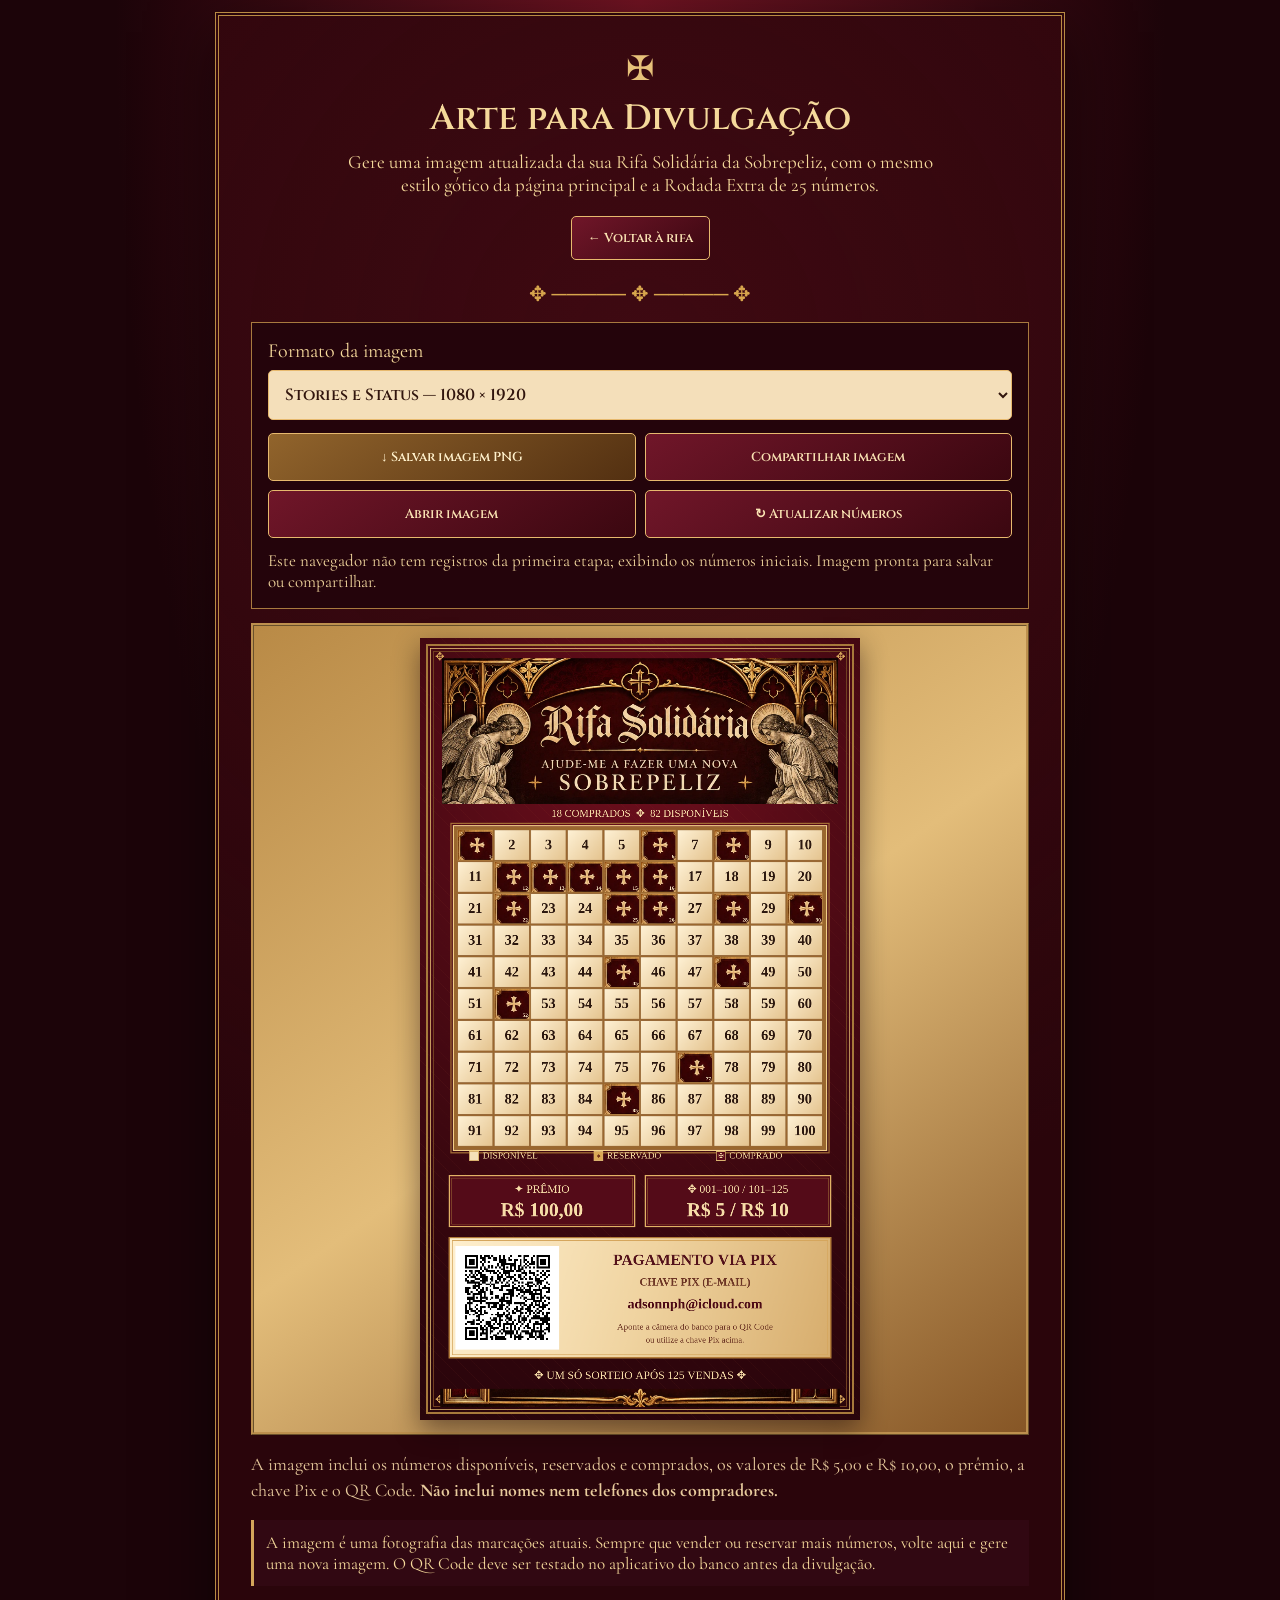
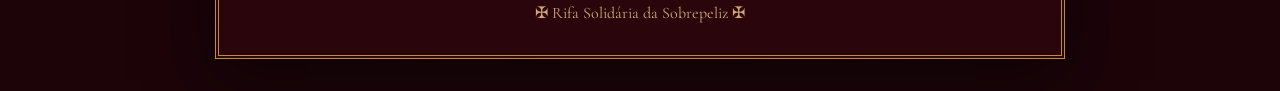
==== commit 60526834: "Atualizar o divulgacao.html" ====
--- a/divulgacao.html
+++ b/divulgacao.html
@@ -1,319 +1,136 @@
-
 <!DOCTYPE html>
 <html lang="pt-BR">
 <head>
 <meta charset="UTF-8">
-<meta name="viewport" content="width=device-width, initial-scale=1">
+<meta name="viewport" content="width=device-width, initial-scale=1, viewport-fit=cover">
 <meta name="theme-color" content="#31060e">
 <link rel="manifest" href="./manifest.webmanifest">
 <title>Divulgar Rifa | Sobrepeliz</title>
-
 <style>
 @import url('https://fonts.googleapis.com/css2?family=Cinzel:wght@400;600;700&family=Cormorant+Garamond:wght@400;500;600;700&display=swap');
-
-* { box-sizing: border-box; }
-
-body {
-  margin: 0;
-  min-height: 100vh;
-  color: #f5d99b;
-  font-family: 'Cormorant Garamond', Georgia, serif;
-  background: radial-gradient(
-    ellipse at top, #711322, #1c0409 70%
-  );
-}
-
-main {
-  width: min(100% - 18px, 850px);
-  margin: 12px auto 32px;
-  padding: clamp(14px, 3vw, 32px);
-  border: 4px double #b98b43;
-  background: #2a050b;
-  box-shadow: 0 20px 60px #0008;
-}
-
-header { text-align: center; }
-
-.cruz {
-  font-size: 34px;
-  color: #e7c17a;
-}
-
-h1 {
-  font: 600 clamp(23px, 5vw, 35px)
-    'Cinzel', Georgia, serif;
-}
-
-.subtitulo {
-  font-size: 19px;
-  max-width: 600px;
-  margin: 0 auto 16px;
-}
-
-.ornamento {
-  text-align: center;
-  margin: 15px 0;
-  color: #d7a64d;
-  font-size: 21px;
-}
-
-.botao, select {
-  border: 1px solid #e7b96e;
-  border-radius: 5px;
-  font: 600 13px 'Cinzel', Georgia, serif;
-}
-
-.botao {
-  display: inline-block;
-  padding: 12px 16px;
-  background: linear-gradient(145deg, #701629, #3b0710);
-  color: #f9e2b2;
-  cursor: pointer;
-  text-decoration: none;
-  text-align: center;
-}
-
-.botao:disabled {
-  opacity: .55;
-  cursor: wait;
-}
-
-.controles {
-  background: #24040b;
-  border: 1px solid #a87a3f;
-  padding: 16px;
-  margin: 14px 0;
-}
-
-.controles label {
-  display: block;
-  font-size: 20px;
-  margin-bottom: 7px;
-}
-
-select {
-  width: 100%;
-  padding: 12px;
-  color: #31150d;
-  background: #f4dfba;
-}
-
-.acoes {
-  display: grid;
-  grid-template-columns: 1fr 1fr;
-  gap: 9px;
-  margin-top: 13px;
-}
-
-.acoes .principal {
-  background: linear-gradient(145deg, #91642c, #533011);
-}
-
-#status {
-  font-size: 17px;
-  min-height: 1.5em;
-  margin: 12px 0 0;
-}
-
-#status.erro { color: #ffbcb0; }
-
-.visualizacao {
-  padding: 12px;
-  background: linear-gradient(
-    145deg, #b98a46, #e3bd7a, #865626
-  );
-  border: 3px ridge #bd904e;
-}
-
-canvas {
-  display: block;
-  width: min(100%, 440px);
-  height: auto;
-  margin: auto;
-  background: #30070e;
-}
-
-.legenda, .aviso {
-  font-size: 18px;
-  line-height: 1.45;
-}
-
-.aviso {
-  padding: 12px;
-  border-left: 3px solid #d4a65b;
-  background: #310812;
-}
-
-footer {
-  text-align: center;
-  margin-top: 16px;
-  color: #d1a873;
-}
-
-@media(max-width: 530px) {
-  main {
-    width: 100%;
-    margin: 0;
-    padding: 11px;
-    border-width: 2px;
-  }
-
-  .acoes { grid-template-columns: 1fr; }
-  .visualizacao { padding: 5px; }
-}
+:root { --ouro:#d7a64d; --claro:#f5d99b; --papel:#f2dbb0; }
+* { box-sizing:border-box; }
+body { margin:0; min-height:100vh; color:var(--claro); font-family:'Cormorant Garamond',Georgia,serif; background:radial-gradient(ellipse at top,#711322,transparent 58%),#1c0409; }
+main { width:min(100% - 18px, 850px); margin:12px auto 32px; border:4px double #b98b43; background:radial-gradient(circle at 50% 20%,#5c101b66,transparent 65%),#2a050b; padding:clamp(14px,3vw,32px); box-shadow:0 20px 60px #0008; }
+header { text-align:center; }
+.cruz { color:#e7c17a; font-size:34px; }
+h1 { margin:5px 0 8px; font:600 clamp(23px,5vw,35px) 'Cinzel',Georgia,serif; }
+.subtitulo { font-size:19px; margin:0 auto 16px; max-width:600px; }
+.ornamento { text-align:center; margin:15px 0; color:#d7a64d; font-size:21px; }
+.botao, select { border:1px solid #e7b96e; border-radius:5px; font:600 13px 'Cinzel',Georgia,serif; }
+.botao { display:inline-block; padding:12px 16px; background:linear-gradient(145deg,#701629,#3b0710); color:#f9e2b2; cursor:pointer; text-decoration:none; text-align:center; }
+.botao:hover:not(:disabled) { filter:brightness(1.15); }
+.botao:disabled { opacity:.55; cursor:wait; }
+.botao:focus-visible, select:focus-visible { outline:3px solid white; outline-offset:3px; }
+.voltar { margin:4px 0 7px; }
+.controles { background:#24040b; border:1px solid #a87a3f; padding:16px; margin:14px 0; }
+.controles label { display:block; font-size:20px; margin-bottom:7px; }
+select { width:100%; padding:12px; color:#31150d; background:#f4dfba; font-size:16px; }
+.acoes { display:grid; grid-template-columns:1fr 1fr; gap:9px; margin-top:13px; }
+.acoes .botao { min-height:48px; }
+.acoes .principal { background:linear-gradient(145deg,#91642c,#533011); color:#fff1cc; }
+#status { min-height:1.5em; font-size:17px; margin:12px 0 0; color:#eed39b; }
+#status.erro { color:#ffbcb0; }
+.visualizacao { padding:12px; background:linear-gradient(145deg,#b98a46,#e3bd7a,#865626); border:3px ridge #bd904e; }
+canvas { display:block; width:min(100%,440px); height:auto; margin:0 auto; background:#30070e; box-shadow:0 9px 25px #10010777; }
+.legenda { font-size:18px; line-height:1.45; color:#e8cb9d; margin:16px 0 0; }
+.aviso { padding:12px; border-left:3px solid #d4a65b; background:#310812; font-size:17px; }
+footer { text-align:center; color:#d1a873; font-size:16px; margin-top:16px; }
+@media(max-width:530px) { main { width:100%; border-width:2px; margin:0 auto; padding:11px; } .acoes { grid-template-columns:1fr; } .visualizacao { padding:5px; } }
 </style>
 </head>
-
 <body>
 <main>
-
 <header>
   <div class="cruz">✠</div>
   <h1>Arte para Divulgação</h1>
-
-  <p class="subtitulo">
-    Gere uma imagem atualizada da Rifa Solidária
-    da Sobrepeliz.
-  </p>
-
-  <a class="botao" href="./index.html">
-    ← Voltar à rifa
-  </a>
+  <p class="subtitulo">Gere uma imagem atualizada da sua Rifa Solidária da Sobrepeliz, com o mesmo estilo gótico da página principal e a Rodada Extra de 25 números.</p>
+  <a class="botao voltar" href="./index.html">← Voltar à rifa</a>
 </header>
-
 <div class="ornamento">✥ ───── ✥ ───── ✥</div>
-
-<section class="controles">
+<section class="controles" aria-label="Opções da imagem">
   <label for="formato">Formato da imagem</label>
-
   <select id="formato">
-    <option value="story">
-      Stories e Status — 1080 × 1920
-    </option>
-    <option value="feed">
-      Publicação no Feed — 1080 × 1350
-    </option>
+    <option value="story">Stories e Status — 1080 × 1920</option>
+    <option value="feed">Publicação no feed — 1080 × 1350</option>
   </select>
-
   <div class="acoes">
-    <button class="botao principal" id="salvar" disabled>
-      Salvar imagem PNG
-    </button>
-
-    <button class="botao" id="compartilhar" disabled>
-      Compartilhar imagem
-    </button>
-
-    <button class="botao" id="abrir" disabled>
-      Abrir imagem
-    </button>
-
-    <button class="botao" id="atualizar">
-      Atualizar números
-    </button>
+    <button class="botao principal" type="button" id="salvar" disabled>↓ Salvar imagem PNG</button>
+    <button class="botao" type="button" id="compartilhar" disabled>Compartilhar imagem</button>
+    <button class="botao" type="button" id="abrir" disabled>Abrir imagem</button>
+    <button class="botao" type="button" id="atualizar">↻ Atualizar números</button>
   </div>
-
-  <p id="status" role="status">
-    Preparando imagem…
-  </p>
+  <p id="status" role="status" aria-live="polite">Preparando imagem…</p>
 </section>
-
-<div class="visualizacao">
-  <canvas id="arte" width="1080" height="1920"></canvas>
-</div>
-
-<p class="legenda">
-  A imagem mostra os números disponíveis, reservados
-  e comprados, além do prêmio e do Pix.
-  Nomes e telefones não são divulgados.
-</p>
-
-<p class="aviso">
-  Sempre gere uma nova imagem depois de atualizar
-  os números da rifa. Confira o QR Code Pix antes
-  de publicar.
-</p>
-
+<section aria-label="Prévia da arte para redes sociais">
+  <div class="visualizacao">
+    <canvas id="arte" width="1080" height="1920" aria-label="Prévia da rifa em imagem"></canvas>
+  </div>
+  <p class="legenda">A imagem inclui os números disponíveis, reservados e comprados, os valores de R$ 5,00 e R$ 10,00, o prêmio, a chave Pix e o QR Code. <strong>Não inclui nomes nem telefones dos compradores.</strong></p>
+  <p class="aviso">A imagem é uma fotografia das marcações atuais. Sempre que vender ou reservar mais números, volte aqui e gere uma nova imagem. O QR Code deve ser testado no aplicativo do banco antes da divulgação.</p>
+</section>
 <footer>✠ Rifa Solidária da Sobrepeliz ✠</footer>
-
 </main>
-
 <script>
 (() => {
   'use strict';
-
   const CHAVE = 'rifa-sobrepeliz-v1';
-
-  const INICIAIS = [
-    1, 6, 8, 12, 13, 14, 15, 16, 22,
-    25, 26, 28, 30, 45, 48, 52, 77, 85
-  ];
-
+  const CHAVE_EXTRA = 'rifa-sobrepeliz-extra-v1';
+  const CHAVE_SORTEIO = 'rifa-sobrepeliz-sorteio-v1';
+  const INICIAIS = [1,6,8,12,13,14,15,16,22,25,26,28,30,45,48,52,77,85];
   const CHAVE_PIX = 'adsonnph@icloud.com';
-
   const $ = id => document.getElementById(id);
   const canvas = $('arte');
   const ctx = canvas.getContext('2d');
-
+  const botoes = ['salvar','compartilhar','abrir'].map($);
   const assets = {};
-  const ouro = '#d8a75b';
-  const claro = '#f7dda8';
-
   let imagemBlob = null;
   let versao = 0;
   let ultimoFormato = 'story';
-
-  const botoes = [
-    $('salvar'), $('compartilhar'), $('abrir')
-  ];
+  const ouro = '#d8a75b';
+  const claro = '#f7dda8';
 
   function status(mensagem, erro = false) {
     $('status').textContent = mensagem;
     $('status').classList.toggle('erro', erro);
   }
-
-  function habilitar(valor) {
-    botoes.forEach(b => b.disabled = !valor);
-  }
-
+  function habilitar(valor) { botoes.forEach(botao => botao.disabled = !valor); }
   function lerNumeros() {
     const salvo = localStorage.getItem(CHAVE);
-
-    if (!salvo) {
-      return {
-        dados: Array.from({length: 100}, (_, i) => ({
-          situacao: INICIAIS.includes(i + 1)
-            ? 'comprado'
-            : 'disponivel'
-        })),
-        aviso: 'Mostrando os 18 números iniciais.'
-      };
-    }
-
-    const dados = JSON.parse(salvo);
-
-    if (
-      !Array.isArray(dados) ||
-      dados.length !== 100 ||
-      !dados.every(d =>
-        d &&
-        ['comprado', 'reservado', 'disponivel']
-          .includes(d.situacao)
-      )
-    ) {
-      throw new Error(
-        'Dados inválidos. Restaure o backup da rifa.'
-      );
-    }
-
-    return {
-      dados: dados.map(d => ({
-        situacao: d.situacao
-      })),
-      aviso: ''
-    };
-  }
-
+    const base = salvo === null
+      ? Array.from({length:100}, (_,i) => ({situacao:INICIAIS.includes(i+1)?'comprado':'disponivel'}))
+      : JSON.parse(salvo);
+    const salvoExtra = localStorage.getItem(CHAVE_EXTRA);
+    const extra = salvoExtra === null
+      ? Array.from({length:25}, () => ({situacao:'disponivel'}))
+      : JSON.parse(salvoExtra);
+    for (const [lista,tamanho] of [[base,100],[extra,25]]) {
+      if (!Array.isArray(lista) || lista.length !== tamanho ||
+          !lista.every(d => d && ['comprado','reservado','disponivel'].includes(d.situacao))) {
+        throw Error('Os dados salvos estão inválidos. Restaure um backup na página principal.');
+      }
+    }
+    let sorteio = null;
+    const resultado = localStorage.getItem(CHAVE_SORTEIO);
+    if (resultado !== null) {
+      sorteio = JSON.parse(resultado);
+      if (!sorteio || !Number.isInteger(sorteio.numero) ||
+          sorteio.numero < 1 || sorteio.numero > 125) {
+        throw Error('O resultado do sorteio está inválido. Restaure um backup confiável.');
+      }
+    }
+    if (sorteio && sorteio.totalComprados !== 125) {
+      throw Error('Já existe um sorteio anterior de 100 números. Não é possível divulgar a nova rodada como se estivesse ativa.');
+    }
+    const rodadaLiberada = base.every(d => d.situacao === 'comprado');
+    const mostrarExtras = rodadaLiberada && (!sorteio || sorteio.totalComprados === 125);
+    const dados = (mostrarExtras ? [...base,...extra] : base).map(d => ({situacao:d.situacao}));
+    const aviso = salvo === null
+      ? 'Este navegador não tem registros da primeira etapa; exibindo os números iniciais.'
+      : mostrarExtras ? 'Arte com 125 números e os dois valores de participação.'
+        : 'Rodada Extra de 101 a 125 será exibida após completar os 100 números originais.';
+    return {dados,aviso,concluido:!!sorteio};
+  }
   function carregarImagem(caminho) {
     return new Promise(resolve => {
       const img = new Image();
@@ -322,701 +139,302 @@
       img.src = caminho;
     });
   }
-
-  function rect(x, y, w, h, cor) {
-    ctx.fillStyle = cor;
-    ctx.fillRect(x, y, w, h);
-  }
-
-  function stroke(x, y, w, h, cor = ouro, largura = 2) {
-    ctx.strokeStyle = cor;
-    ctx.lineWidth = largura;
-    ctx.strokeRect(x, y, w, h);
-  }
-
-  function texto(
-    valor, x, y, tamanho = 28,
-    cor = claro, fonte = 'Georgia',
-    alinhamento = 'center',
-    peso = 'normal', largura
-  ) {
-    ctx.fillStyle = cor;
-    ctx.textAlign = alinhamento;
-    ctx.textBaseline = 'middle';
-    ctx.font = `${peso} ${tamanho}px ${fonte}`;
-
-    if (largura) {
-      ctx.fillText(valor, x, y, largura);
-    } else {
-      ctx.fillText(valor, x, y);
-    }
-  }
-
-  function fundo(w, h) {
-    const grad = ctx.createRadialGradient(
-      w / 2, 250, 70, w / 2, h / 2, h
-    );
-
-    grad.addColorStop(0, '#6b0e1c');
-    grad.addColorStop(.52, '#31060d');
-    grad.addColorStop(1, '#180308');
-
-    rect(0, 0, w, h, grad);
-
+  function rect(x,y,w,h,cor) { ctx.fillStyle=cor; ctx.fillRect(x,y,w,h); }
+  function stroke(x,y,w,h,cor=ouro,largura=2) { ctx.lineWidth=largura; ctx.strokeStyle=cor; ctx.strokeRect(x,y,w,h); }
+  function texto(t,x,y,tamanho=28,cor=claro,fonte='Georgia',alinhamento='center',peso='normal',maxWidth) {
+    ctx.fillStyle=cor;
+    ctx.textAlign=alinhamento;
+    ctx.textBaseline='middle';
+    ctx.font=`${peso} ${tamanho}px ${fonte}`;
+    if (maxWidth) ctx.fillText(t,x,y,maxWidth);
+    else ctx.fillText(t,x,y);
+  }
+  function fundo(w,h) {
+    const grad=ctx.createRadialGradient(w/2,250,70,w/2,h/2,h);
+    grad.addColorStop(0,'#6b0e1c');
+    grad.addColorStop(.52,'#31060d');
+    grad.addColorStop(1,'#180308');
+    rect(0,0,w,h,grad);
     ctx.save();
-    ctx.globalAlpha = .12;
-    ctx.strokeStyle = '#a44e35';
-
-    for (let i = -h; i < w + h; i += 34) {
-      ctx.beginPath();
-      ctx.moveTo(i, 0);
-      ctx.lineTo(i + h, h);
-      ctx.stroke();
-    }
-
+    ctx.globalAlpha=.12;
+    ctx.strokeStyle='#a44e35';
+    ctx.lineWidth=1;
+    for (let i=-h;i<w+h;i+=34) {
+      ctx.beginPath(); ctx.moveTo(i,0); ctx.lineTo(i+h,h); ctx.stroke();
+    }
     ctx.restore();
-
-    stroke(17, 17, w - 34, h - 34, '#a77a3b', 4);
-    stroke(25, 25, w - 50, h - 50, '#f1ca7b', 2);
-    stroke(33, 33, w - 66, h - 66, '#714020', 2);
-
-    [
-      [48, 48],
-      [w - 48, 48],
-      [48, h - 48],
-      [w - 48, h - 48]
-    ].forEach(([x, y]) => {
-      texto('✥', x, y, 28, ouro);
-    });
-  }
-
-  // Mantém a proporção original das imagens.
-  function imagemProporcional(img, x, y, w, h) {
+    stroke(17,17,w-34,h-34,'#a77a3b',4);
+    stroke(25,25,w-50,h-50,'#f1ca7b',2);
+    stroke(33,33,w-66,h-66,'#714020',2);
+    for (const [x,y] of [[48,48],[w-48,48],[48,h-48],[w-48,h-48]]) {
+      texto('✥',x,y,28,'#d8a75b');
+    }
+  }
+  // Todas as medidas da arte são calculadas em pixels reais.
+  // As imagens originais nunca são esticadas fora de sua proporção.
+  function imagemProporcional(img,x,y,w,h) {
     if (!img) return;
-
-    const escala = Math.min(
-      w / img.naturalWidth,
-      h / img.naturalHeight
-    );
-
-    const iw = img.naturalWidth * escala;
-    const ih = img.naturalHeight * escala;
-
-    ctx.drawImage(
-      img,
-      x + (w - iw) / 2,
-      y + (h - ih) / 2,
-      iw, ih
-    );
-  }
-
-  // Preenche o espaço sem deformar a imagem.
-  function imagemCobrindo(img, x, y, w, h) {
+    const escala=Math.min(w/img.naturalWidth,h/img.naturalHeight);
+    const iw=img.naturalWidth*escala;
+    const ih=img.naturalHeight*escala;
+    ctx.drawImage(img,x+(w-iw)/2,y+(h-ih)/2,iw,ih);
+  }
+
+  // Preenche o espaço sem deformar: corta apenas as bordas excedentes.
+  function imagemCobrindo(img,x,y,w,h) {
     if (!img) return;
-
-    const escala = Math.max(
-      w / img.naturalWidth,
-      h / img.naturalHeight
-    );
-
-    const iw = img.naturalWidth * escala;
-    const ih = img.naturalHeight * escala;
-
+    const escala=Math.max(w/img.naturalWidth,h/img.naturalHeight);
+    const iw=img.naturalWidth*escala;
+    const ih=img.naturalHeight*escala;
     ctx.save();
     ctx.beginPath();
-    ctx.rect(x, y, w, h);
+    ctx.rect(x,y,w,h);
     ctx.clip();
-
-    ctx.drawImage(
-      img,
-      x + (w - iw) / 2,
-      y + (h - ih) / 2,
-      iw, ih
-    );
-
+    ctx.drawImage(img,x+(w-iw)/2,y+(h-ih)/2,iw,ih);
     ctx.restore();
   }
 
-  function cabecalho(x, y, w, h) {
+  function cabecalho(x,y,w,h) {
     if (assets.cabecalho) {
-      imagemProporcional(
-        assets.cabecalho, x, y, w, h
-      );
+      imagemProporcional(assets.cabecalho,x,y,w,h);
     } else {
-      texto(
-        '✠ RIFA SOLIDÁRIA ✠',
-        540, y + h * .42, 62
-      );
-
-      texto(
-        'AJUDE-ME A FAZER UMA NOVA SOBREPELIZ',
-        540, y + h * .75, 30
-      );
-    }
-  }
-
-  function grade(dados, config) {
-    const {x, y, w, altura, gap, fonte} = config;
-
-    const tile = (w - gap * 9) / 10;
-    const totalH = altura * 10 + gap * 9;
-
-    rect(
-      x - 8, y - 8,
-      w + 16, totalH + 16,
-      '#9a672e'
-    );
-
-    stroke(
-      x - 10, y - 10,
-      w + 20, totalH + 20,
-      '#f2cf88', 3
-    );
-
-    stroke(
-      x - 16, y - 16,
-      w + 32, totalH + 32,
-      '#a36c35', 3
-    );
-
-    dados.forEach((item, i) => {
-      const col = i % 10;
-      const row = Math.floor(i / 10);
-
-      const px = x + col * (tile + gap);
-      const py = y + row * (altura + gap);
-
-      if (item.situacao === 'comprado') {
-        rect(px, py, tile, altura, '#4a0712');
-
+      texto('✠ RIFA SOLIDÁRIA ✠',540,y+h*.42,62,claro,'Georgia');
+      texto('AJUDE-ME A FAZER UMA NOVA SOBREPELIZ',540,y+h*.75,30,claro,'Georgia');
+    }
+  }
+
+  function grade(dados,config) {
+    const {x,y,w,altura,gap,fonte}=config;
+    const tile=(w-gap*9)/10;
+    const linhas=Math.ceil(dados.length/10);
+    const totalH=linhas*altura+gap*(linhas-1);
+    rect(x-8,y-8,w+16,totalH+16,'#9a672e');
+    stroke(x-10,y-10,w+20,totalH+20,'#f2cf88',3);
+    stroke(x-16,y-16,w+32,totalH+32,'#a36c35',3);
+
+    dados.forEach((item,i) => {
+      const col=i%10;
+      const row=Math.floor(i/10);
+      const px=x+col*(tile+gap);
+      const py=y+row*(altura+gap);
+      const estado=item.situacao;
+
+      if (estado==='comprado') {
+        rect(px,py,tile,altura,'#4a0712');
+        // A cruz mantém sua proporção, sem ser achatada.
         if (assets.cruz) {
-          imagemCobrindo(
-            assets.cruz,
-            px + 1, py + 1,
-            tile - 2, altura - 2
-          );
+          imagemCobrindo(assets.cruz,px+1,py+1,tile-2,altura-2);
         } else {
-          texto(
-            '✠',
-            px + tile / 2,
-            py + altura / 2,
-            35
-          );
+          texto('✠',px+tile/2,py+altura/2,35,claro);
         }
-
-        stroke(
-          px + .5, py + .5,
-          tile - 1, altura - 1,
-          '#b78648', 1.5
-        );
-
-        texto(
-          String(i + 1),
-          px + tile - 4,
-          py + altura - 9,
-          13, '#fff1ca',
-          'Georgia', 'right', 'bold'
-        );
-
+        stroke(px+.5,py+.5,tile-1,altura-1,'#b78648',1.5);
+        texto(String(i+1),px+tile-4,py+altura-9,13,'#fff1ca','Georgia','right','bold');
       } else {
-        const cor = ctx.createLinearGradient(
-          px, py, px + tile, py + altura
-        );
-
-        if (item.situacao === 'reservado') {
-          cor.addColorStop(0, '#ffe2a6');
-          cor.addColorStop(1, '#c68e40');
+        const cor=ctx.createLinearGradient(px,py,px+tile,py+altura);
+        if (estado==='reservado') {
+          cor.addColorStop(0,'#ffe2a6');
+          cor.addColorStop(1,'#c68e40');
         } else {
-          cor.addColorStop(0, '#fff2d6');
-          cor.addColorStop(1, '#e4c38e');
+          cor.addColorStop(0,'#fff2d6');
+          cor.addColorStop(1,'#e4c38e');
         }
-
-        rect(px, py, tile, altura, cor);
-
-        stroke(
-          px + .5, py + .5,
-          tile - 1, altura - 1,
-          '#986b3d', 1.5
-        );
-
-        texto(
-          String(i + 1),
-          px + tile / 2,
-          py + altura / 2 + 1,
-          fonte, '#2c180f',
-          'Georgia', 'center', 'bold'
-        );
-
-        if (item.situacao === 'reservado') {
-          texto(
-            '◆',
-            px + tile - 10,
-            py + 10,
-            13, '#702918'
-          );
-        }
+        rect(px,py,tile,altura,cor);
+        stroke(px+.5,py+.5,tile-1,altura-1,'#986b3d',1.5);
+        texto(String(i+1),px+tile/2,py+altura/2+1,fonte,'#2c180f','Georgia','center','bold');
+        if (estado==='reservado') texto('◆',px+tile-10,py+10,13,'#702918');
       }
     });
   }
 
-  function legenda(y, compacto) {
-    const itens = [
-      {x:180, cor:'#f4dfb8', nome:'DISPONÍVEL'},
-      {x:485, cor:'#dba955', nome:'RESERVADO'},
-      {x:785, cor:'#5b0a19', nome:'COMPRADO'}
+  function legenda(y,compacto) {
+    const itens=[
+      {x:180,cor:'#f4dfb8',nome:'DISPONÍVEL'},
+      {x:485,cor:'#dba955',nome:'RESERVADO'},
+      {x:785,cor:'#5b0a19',nome:'COMPRADO'}
     ];
-
     itens.forEach(g => {
-      rect(g.x - 58, y - 11, 22, 22, g.cor);
-      stroke(
-        g.x - 58, y - 11,
-        22, 22, '#d9b26f', 2
-      );
-
-      if (g.nome === 'COMPRADO') {
-        texto('✠', g.x - 47, y, 16);
-      }
-
-      if (g.nome === 'RESERVADO') {
-        texto(
-          '◆', g.x - 47, y, 12, '#74351a'
-        );
-      }
-
-      texto(
-        g.nome,
-        g.x - 26, y,
-        compacto ? 20 : 23,
-        '#f2d59c',
-        'Georgia', 'left'
-      );
+      rect(g.x-58,y-11,22,22,g.cor);
+      stroke(g.x-58,y-11,22,22,'#d9b26f',2);
+      if(g.nome==='COMPRADO') texto('✠',g.x-47,y,16,claro);
+      if(g.nome==='RESERVADO') texto('◆',g.x-47,y,12,'#74351a');
+      texto(g.nome,g.x-26,y,compacto?20:23,'#f2d59c','Georgia','left');
     });
   }
 
-  function faixaDados(y, h) {
-    const paineis = [
-      {
-        x:72, centro:299,
-        rotulo:'✦ PRÊMIO',
-        valor:'R$ 100,00'
-      },
-      {
-        x:553, centro:780,
-        rotulo:'✥ CADA NÚMERO',
-        valor:'R$ 5,00'
-      }
+  function faixaDados(y,h,comExtras) {
+    const paines=[
+      {x:72,centro:299,rotulo:'✦ PRÊMIO',valor:'R$ 100,00'},
+      {x:553,centro:780,rotulo:'✥ 001–100 / 101–125',valor:'R$ 5 / R$ 10'}
     ];
-
-    const compacto = h < 100;
-
-    paineis.forEach(p => {
-      rect(p.x, y, 455, h, '#540b18');
-      stroke(p.x, y, 455, h, '#e2b366', 3);
-
-      stroke(
-        p.x + 6, y + 6,
-        443, h - 12,
-        '#976335', 1.5
-      );
-
-      texto(
-        p.rotulo, p.centro,
-        y + (compacto ? 22 : 35),
-        compacto ? 22 : 28
-      );
-
-      texto(
-        p.valor, p.centro,
-        y + (compacto ? 56 : 88),
-        compacto ? 34 : 48,
-        claro, 'Georgia',
-        'center', 'bold'
-      );
+    const compacto=h<100;
+    paines.forEach(p => {
+      rect(p.x,y,455,h,'#540b18');
+      stroke(p.x,y,455,h,'#e2b366',3);
+      stroke(p.x+6,y+6,443,h-12,'#976335',1.5);
+      texto(p.rotulo,p.centro,y+(compacto?22:35),compacto?22:28,claro);
+      texto(p.valor,p.centro,y+(compacto?56:88),compacto?34:48,claro,'Georgia','center','bold');
     });
   }
 
-  function painelPix(y, h, qrSize) {
-    const x = 72;
-    const w = 936;
-
-    const grad = ctx.createLinearGradient(
-      x, y, x + w, y + h
-    );
-
-    grad.addColorStop(0, '#fff0cf');
-    grad.addColorStop(.5, '#f0d4a1');
-    grad.addColorStop(1, '#d7ad6d');
-
-    rect(x, y, w, h, grad);
-
-    stroke(x, y, w, h, '#b17b39', 4);
-    stroke(
-      x + 7, y + 7,
-      w - 14, h - 14,
-      '#d5a65d', 2
-    );
-
-    const qrX = x + 20;
-    const qrY = y + (h - qrSize) / 2;
-
-    rect(
-      qrX - 5, qrY - 5,
-      qrSize + 10, qrSize + 10,
-      '#ffffff'
-    );
-
+  function painelPix(y,h,qrSize) {
+    const x=72,w=936;
+    const grad=ctx.createLinearGradient(x,y,x+w,y+h);
+    grad.addColorStop(0,'#fff0cf');
+    grad.addColorStop(.5,'#f0d4a1');
+    grad.addColorStop(1,'#d7ad6d');
+    rect(x,y,w,h,grad);
+    stroke(x,y,w,h,'#b17b39',4);
+    stroke(x+7,y+7,w-14,h-14,'#d5a65d',2);
+
+    const qrX=x+20;
+    const qrY=y+(h-qrSize)/2;
+    rect(qrX-5,qrY-5,qrSize+10,qrSize+10,'#fff');
     if (assets.qr) {
       ctx.save();
-      ctx.imageSmoothingEnabled = false;
-
-      ctx.drawImage(
-        assets.qr,
-        qrX, qrY,
-        qrSize, qrSize
-      );
-
+      ctx.imageSmoothingEnabled=false;
+      ctx.drawImage(assets.qr,qrX,qrY,qrSize,qrSize);
       ctx.restore();
     } else {
-      texto(
-        'QR CODE',
-        qrX + qrSize / 2,
-        qrY + qrSize / 2 - 12,
-        19, '#54121b'
-      );
-
-      texto(
-        'AUSENTE',
-        qrX + qrSize / 2,
-        qrY + qrSize / 2 + 13,
-        18, '#54121b'
-      );
-    }
-
-    const textoX = qrX + qrSize + 25;
-    const areaDireita = x + w - 20;
-    const centro = (textoX + areaDireita) / 2;
-    const largura = areaDireita - textoX - 8;
-
-    if (h < 180) {
-      texto(
-        'PAGAMENTO VIA PIX',
-        centro, y + 28, 29,
-        '#54121b', 'Georgia',
-        'center', 'bold', largura
-      );
-
-      texto(
-        'CHAVE PIX (E-MAIL)',
-        centro, y + 62, 21,
-        '#6c3424', 'Georgia',
-        'center', 'bold', largura
-      );
-
-      texto(
-        CHAVE_PIX,
-        centro, y + 95, 30,
-        '#4d0a15', 'Georgia',
-        'center', 'bold', largura
-      );
-
-      texto(
-        'Aponte a câmera do banco para o QR Code',
-        centro, y + 121, 16,
-        '#6c3424', 'Georgia',
-        'center', 'normal', largura
-      );
+      texto('QR CODE',qrX+qrSize/2,qrY+qrSize/2-12,19,'#54121b');
+      texto('AUSENTE',qrX+qrSize/2,qrY+qrSize/2+13,18,'#54121b');
+    }
+
+    // Centraliza todo o bloco de texto na área à direita do QR.
+    const textoX=qrX+qrSize+25;
+    const areaDireita=x+w-20;
+    const centro=(textoX+areaDireita)/2;
+    const largura=areaDireita-textoX-8;
+    const compacto=h<180;
+    if(compacto) {
+      texto('PAGAMENTO VIA PIX',centro,y+28,29,'#54121b','Georgia','center','bold',largura);
+      texto('CHAVE PIX (E-MAIL)',centro,y+62,21,'#6c3424','Georgia','center','bold',largura);
+      texto(CHAVE_PIX,centro,y+95,30,'#4d0a15','Georgia','center','bold',largura);
+      texto('Aponte a câmera do banco para o QR Code',centro,y+121,16,'#6c3424','Georgia','center','normal',largura);
     } else {
-      texto(
-        'PAGAMENTO VIA PIX',
-        centro, y + 57, 38,
-        '#54121b', 'Georgia',
-        'center', 'bold', largura
-      );
-
-      texto(
-        'CHAVE PIX (E-MAIL)',
-        centro, y + 111, 27,
-        '#6c3424', 'Georgia',
-        'center', 'bold', largura
-      );
-
-      texto(
-        CHAVE_PIX,
-        centro, y + 165, 34,
-        '#4d0a15', 'Georgia',
-        'center', 'bold', largura
-      );
-
-      texto(
-        'Aponte a câmera do banco para o QR Code',
-        centro, y + 220, 22,
-        '#6c3424', 'Georgia',
-        'center', 'normal', largura
-      );
-
-      texto(
-        'ou utilize a chave Pix acima.',
-        centro, y + 252, 21,
-        '#6c3424', 'Georgia',
-        'center', 'normal', largura
-      );
-    }
-  }
-
-  function rodape(x, y, w, h) {
-    if (assets.rodape) {
-      imagemProporcional(
-        assets.rodape, x, y, w, h
-      );
-    }
-  }
-
-  // COMPOSIÇÃO CORRIGIDA DOS DOIS FORMATOS
-  function desenhar(dados, formato) {
-    const story = formato === 'story';
-
-    canvas.width = 1080;
-    canvas.height = story ? 1920 : 1350;
-
-    fundo(1080, canvas.height);
-
-    const vendidos = dados.filter(
-      d => d.situacao === 'comprado'
-    ).length;
-
-    const reservados = dados.filter(
-      d => d.situacao === 'reservado'
-    ).length;
-
-    const livres = 100 - vendidos - reservados;
-
-    if (story) {
-      cabecalho(54, 50, 972, 357);
-
-      texto(
-        `${vendidos} COMPRADOS ✥ ${livres} DISPONÍVEIS`,
-        540, 432, 26
-      );
-
-      grade(dados, {
-        x:92,
-        y:471,
-        w:896,
-        altura:75,
-        gap:3,
-        fonte:35
-      });
-
-      legenda(1272, false);
-      faixaDados(1320, 125);
-      painelPix(1472, 295, 245);
-
-      texto(
-        '✥ SORTEIO APÓS VENDER TODOS OS NÚMEROS ✥',
-        540, 1812, 28
-      );
-
-      rodape(50, 1843, 980, 45);
-
+      texto('PAGAMENTO VIA PIX',centro,y+57,38,'#54121b','Georgia','center','bold',largura);
+      texto('CHAVE PIX (E-MAIL)',centro,y+111,27,'#6c3424','Georgia','center','bold',largura);
+      texto(CHAVE_PIX,centro,y+165,34,'#4d0a15','Georgia','center','bold',largura);
+      texto('Aponte a câmera do banco para o QR Code',centro,y+220,22,'#6c3424','Georgia','center','normal',largura);
+      texto('ou utilize a chave Pix acima.',centro,y+252,21,'#6c3424','Georgia','center','normal',largura);
+    }
+  }
+
+  function rodape(x,y,w,h) {
+    if(assets.rodape) imagemProporcional(assets.rodape,x,y,w,h);
+  }
+
+  function desenhar(dados,formato,concluido) {
+    const story=formato==='story';
+    canvas.width=1080;
+    canvas.height=story?1920:1350;
+    fundo(1080,canvas.height);
+
+    const vendidos=dados.filter(d=>d.situacao==='comprado').length;
+    const reservados=dados.filter(d=>d.situacao==='reservado').length;
+    const livres=dados.length-vendidos-reservados;
+    const comExtras=dados.length===125;
+
+    if(story) {
+      cabecalho(54,50,972,357);
+      texto(`${vendidos} COMPRADOS  ✥  ${livres} DISPONÍVEIS`,540,432,26,claro);
+      grade(dados,{x:92,y:471,w:896,altura:comExtras?57:75,gap:3,fonte:comExtras?29:35});
+      legenda(1272,false);
+      faixaDados(1320,125,comExtras);
+      painelPix(1472,295,245);
+      texto(concluido?'✥ SORTEIO SOLENE REALIZADO ✥':'✥ UM SÓ SORTEIO APÓS 125 VENDAS ✥',540,1812,28,claro);
+      rodape(50,1843,980,45);
     } else {
-      // FEED CORRIGIDO: 1080 × 1350
-
-      cabecalho(62, 43, 956, 351);
-
-      texto(
-        `${vendidos} COMPRADOS ✥ ${livres} DISPONÍVEIS`,
-        540, 414, 25
-      );
-
-      grade(dados, {
-        x:92,
-        y:442,
-        w:896,
-        altura:49,
-        gap:3,
-        fonte:30
-      });
-
-      legenda(991, true);
-      faixaDados(1006, 74);
-      painelPix(1094, 161, 136);
-
-      texto(
-        'SORTEIO APÓS VENDER TODOS OS NÚMEROS',
-        540, 1270, 22
-      );
-
-      rodape(50, 1284, 980, 44);
-    }
-  }
-
+      // Feed: tudo permanece dentro da moldura de 1080 × 1350.
+      cabecalho(62,43,956,351);
+      texto(`${vendidos} COMPRADOS  ✥  ${livres} DISPONÍVEIS`,540,414,25,claro);
+      grade(dados,{x:92,y:442,w:896,altura:comExtras?36:49,gap:3,fonte:comExtras?26:30});
+      legenda(991,true);
+      faixaDados(1006,74,comExtras);
+      painelPix(1094,161,136);
+      texto(concluido?'SORTEIO SOLENE REALIZADO':'UM SÓ SORTEIO APÓS 125 VENDAS',540,1270,22,claro);
+      rodape(50,1284,980,44);
+    }
+  }
   function nomeArquivo() {
-    return (
-      'rifa-sobrepeliz-' +
-      ultimoFormato + '-' +
-      new Date().toISOString().slice(0,10) +
-      '.png'
-    );
-  }
-
+    return 'rifa-sobrepeliz-'+ultimoFormato+'-'+new Date().toISOString().slice(0,10)+'.png';
+  }
   async function preparar() {
-    const id = ++versao;
-
-    imagemBlob = null;
+    const id=++versao;
+    imagemBlob=null;
     habilitar(false);
-
-    status('Preparando imagem atualizada…');
-
-    let dados, aviso;
-
+    status('Preparando a imagem com os números atuais…');
+    let dados, aviso, concluido;
     try {
-      ({dados, aviso} = lerNumeros());
+      ({dados,aviso,concluido}=lerNumeros());
     } catch(e) {
-      status(e.message, true);
+      status('Não foi possível gerar a imagem: '+e.message,true);
       return;
     }
-
     try {
-      const [cabecalho, cruz, rodape, qr] =
-        await Promise.all([
-          carregarImagem('./cabecalho-gotico.webp'),
-          carregarImagem('./cruz-comprado.webp'),
-          carregarImagem('./rodape-gotico.webp'),
-          carregarImagem('./qr-pix.png')
-        ]);
-
-      if (id !== versao) return;
-
-      Object.assign(assets, {
-        cabecalho, cruz, rodape, qr
-      });
-
-      if (document.fonts) {
-        await document.fonts.ready;
-      }
-
-      if (id !== versao) return;
-
-      ultimoFormato = $('formato').value;
-
-      desenhar(dados, ultimoFormato);
-
+      const [cabecalho,cruz,rodape,qr] = await Promise.all([
+        carregarImagem('./cabecalho-gotico.webp'),
+        carregarImagem('./cruz-comprado.webp'),
+        carregarImagem('./rodape-gotico.webp'),
+        carregarImagem('./qr-pix.png')
+      ]);
+      if (id!==versao) return;
+      Object.assign(assets,{cabecalho,cruz,rodape,qr});
+      if (document.fonts && document.fonts.ready) await document.fonts.ready;
+      if (id!==versao) return;
+      ultimoFormato=$('formato').value;
+      desenhar(dados,ultimoFormato,concluido);
       canvas.toBlob(blob => {
-        if (id !== versao) return;
-
-        if (!blob) {
-          status('Erro ao criar PNG.', true);
-          return;
-        }
-
-        imagemBlob = blob;
+        if (id!==versao) return;
+        if (!blob) {status('Não foi possível criar o PNG neste navegador.',true);return;}
+        imagemBlob=blob;
         habilitar(true);
-
-        status(
-          (aviso ? aviso + ' ' : '') +
-          (
-            qr
-              ? 'Imagem pronta para salvar!'
-              : 'Atenção: QR Code não carregado.'
-          ),
-          !qr
-        );
-      }, 'image/png');
-
+        const semQr=!qr;
+        status((aviso ? aviso+' ' : '') + (semQr ? 'Atenção: o QR Code não carregou; a arte mostrará apenas a chave Pix.' : 'Imagem pronta para salvar ou compartilhar.'),semQr);
+      },'image/png');
     } catch(e) {
-      status('Erro: ' + e.message, true);
-    }
-  }
-
+      if (id===versao) status('Erro ao preparar imagem: '+e.message,true);
+    }
+  }
   function baixar() {
     if (!imagemBlob) return;
-
-    const url = URL.createObjectURL(imagemBlob);
-    const link = document.createElement('a');
-
-    link.href = url;
-    link.download = nomeArquivo();
-
-    document.body.append(link);
-    link.click();
-    link.remove();
-
-    setTimeout(() => {
-      URL.revokeObjectURL(url);
-    }, 60000);
-
-    status('Imagem PNG preparada para salvar.');
-  }
-
-  $('salvar').addEventListener('click', baixar);
-
-  $('compartilhar').addEventListener('click', () => {
+    const url=URL.createObjectURL(imagemBlob);
+    const link=document.createElement('a');
+    link.href=url; link.download=nomeArquivo();
+    document.body.append(link); link.click(); link.remove();
+    setTimeout(()=>URL.revokeObjectURL(url),60000);
+    status('PNG preparado. No iPhone, procure o arquivo em Downloads/Arquivos ou use Compartilhar para salvar nas Fotos.');
+  }
+  $('salvar').addEventListener('click',baixar);
+  $('compartilhar').addEventListener('click',() => {
     if (!imagemBlob) return;
-
-    const arquivo = new File(
-      [imagemBlob],
-      nomeArquivo(),
-      {type:'image/png'}
-    );
-
-    if (
-      navigator.share &&
-      (
-        !navigator.canShare ||
-        navigator.canShare({files:[arquivo]})
-      )
-    ) {
-      navigator.share({
-        files:[arquivo],
-        title:'Rifa Solidária — Sobrepeliz',
-        text:'Rifa solidária: números a R$ 5,00.'
-      }).catch(e => {
-        if (e.name !== 'AbortError') {
-          status('Use Salvar imagem PNG.', true);
-        }
-      });
+    const arquivo=new File([imagemBlob],nomeArquivo(),{type:'image/png'});
+    if (navigator.share && (!navigator.canShare || navigator.canShare({files:[arquivo]}))) {
+      // Chamada direta no clique: necessária para preservar a permissão de compartilhar no iPhone.
+      navigator.share({files:[arquivo],title:'Rifa Solidária — Sobrepeliz',text:'Rifa solidária: números 001–100 a R$ 5,00 e 101–125 a R$ 10,00. Prêmio R$ 100,00.'})
+        .then(()=>status('Compartilhamento concluído.'))
+        .catch(e=>{if(e.name!=='AbortError') status('Não foi possível compartilhar diretamente. Use Salvar imagem PNG.',true);});
     } else {
       baixar();
+      status('Compartilhamento direto indisponível neste navegador. Salve o PNG e envie pelo aplicativo desejado.');
     }
   });
-
-  $('abrir').addEventListener('click', () => {
+  $('abrir').addEventListener('click',() => {
     if (!imagemBlob) return;
-
-    const url = URL.createObjectURL(imagemBlob);
-    const aba = window.open(url, '_blank');
-
-    if (!aba) {
-      status('Use Salvar imagem PNG.', true);
-    }
-
-    setTimeout(() => {
-      URL.revokeObjectURL(url);
-    }, 120000);
+    const url=URL.createObjectURL(imagemBlob);
+    const aba=window.open(url,'_blank');
+    if (!aba) status('O navegador bloqueou a nova aba. Use Salvar imagem PNG.',true);
+    setTimeout(()=>URL.revokeObjectURL(url),120000);
   });
-
-  $('atualizar').addEventListener('click', preparar);
-  $('formato').addEventListener('change', preparar);
-
-  window.addEventListener('pageshow', e => {
-    if (e.persisted) preparar();
-  });
-
-  window.addEventListener('storage', e => {
-    if (e.key === CHAVE) preparar();
-  });
-
+  $('atualizar').addEventListener('click',preparar);
+  $('formato').addEventListener('change',preparar);
+  window.addEventListener('pageshow',e=>{if(e.persisted) preparar();});
+  window.addEventListener('focus',()=>{if(document.visibilityState==='visible') preparar();});
+  window.addEventListener('storage',e=>{if([CHAVE,CHAVE_EXTRA,CHAVE_SORTEIO].includes(e.key)) preparar();});
   preparar();
 })();
-
 if ('serviceWorker' in navigator) {
-  window.addEventListener('load', () => {
-    navigator.serviceWorker
-      .register('./sw.js')
-      .catch(console.warn);
-  });
+  window.addEventListener('load',()=>navigator.serviceWorker.register('./sw.js').catch(console.warn));
 }
 </script>
-
 </body>
-</html>
+</html>
